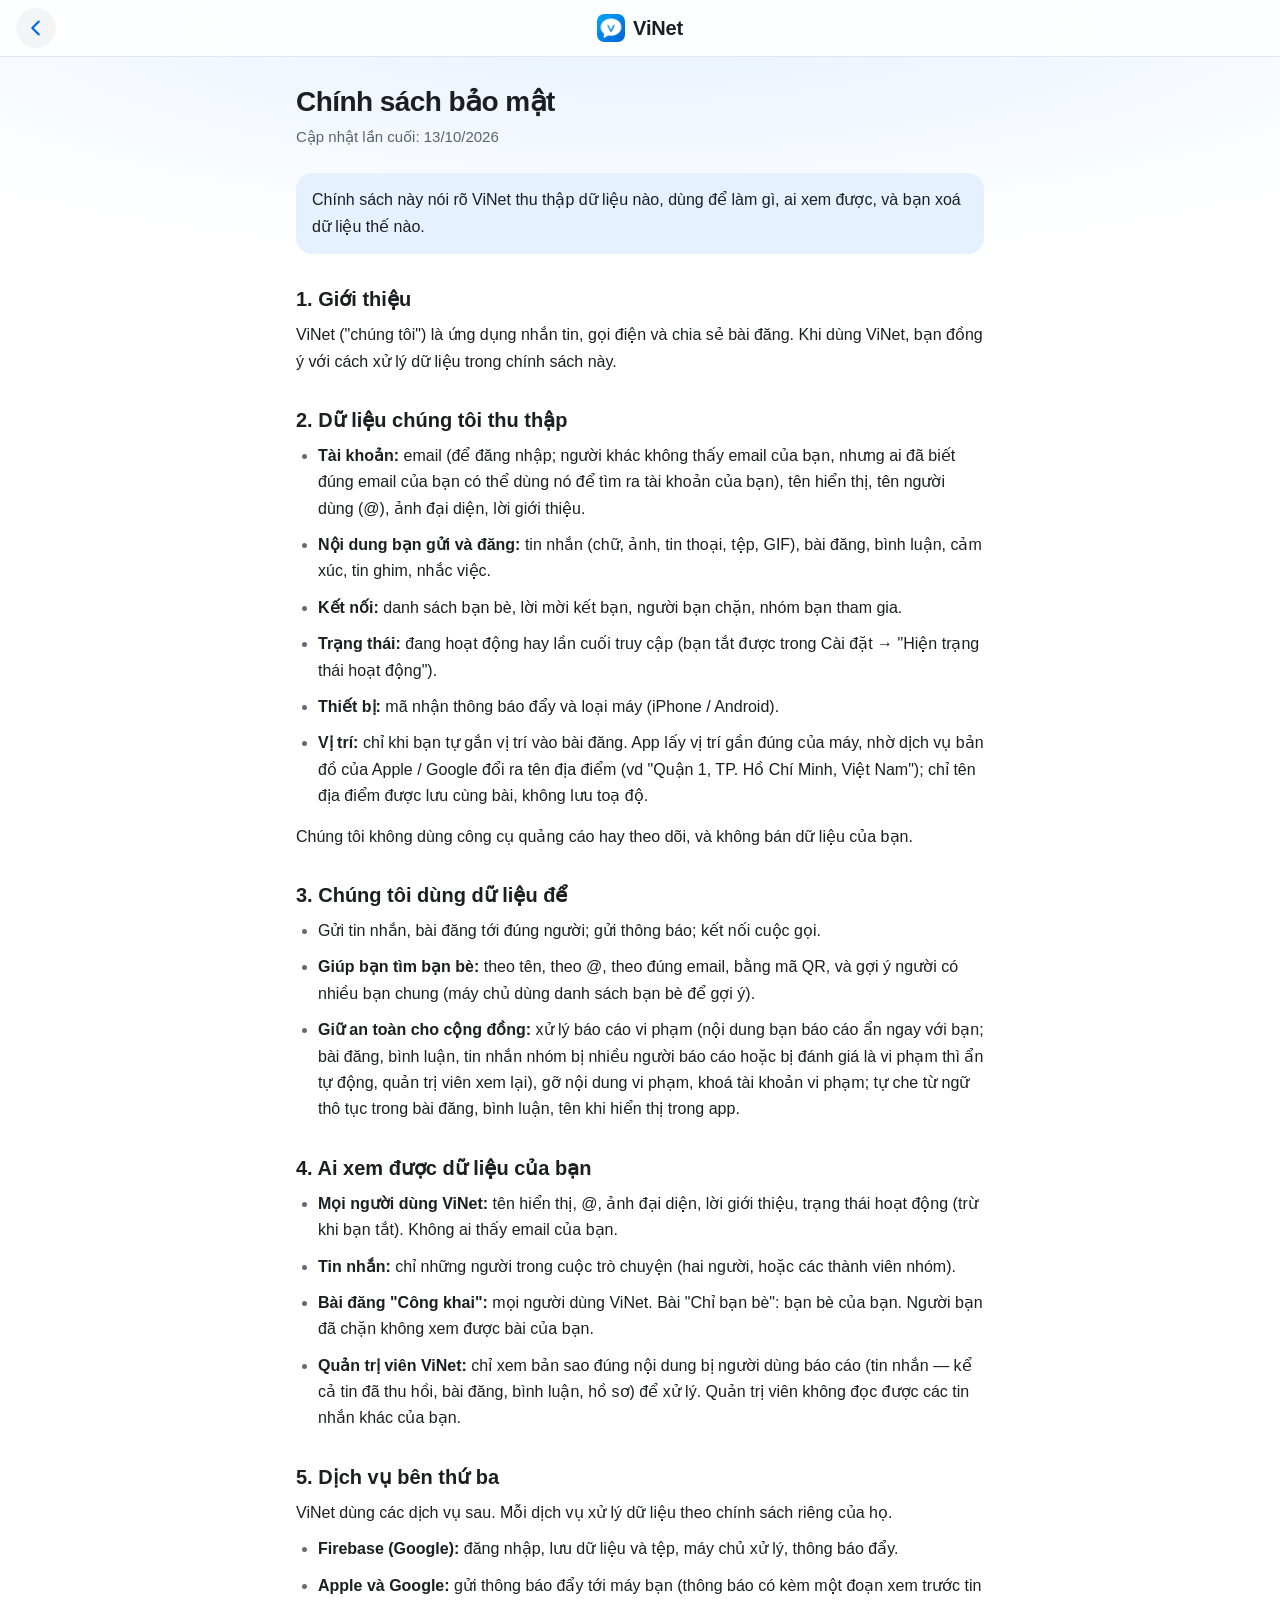
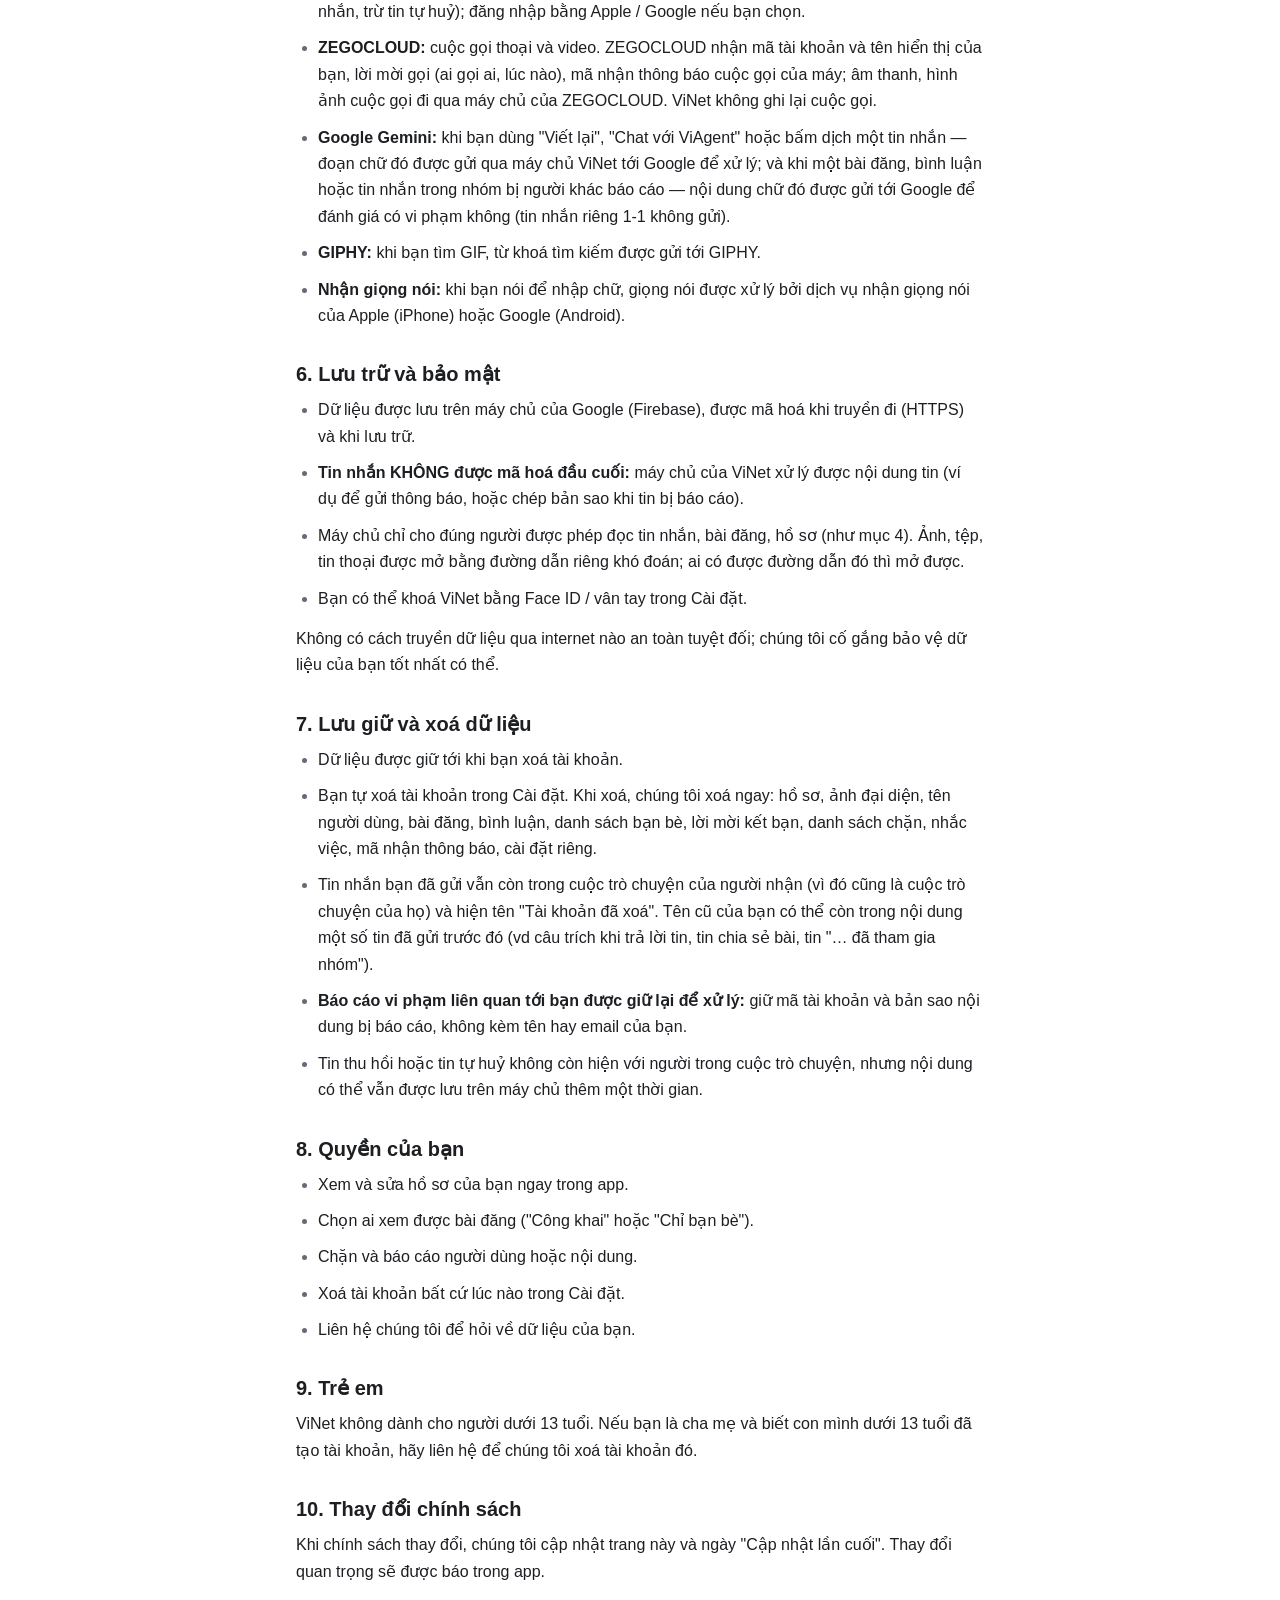
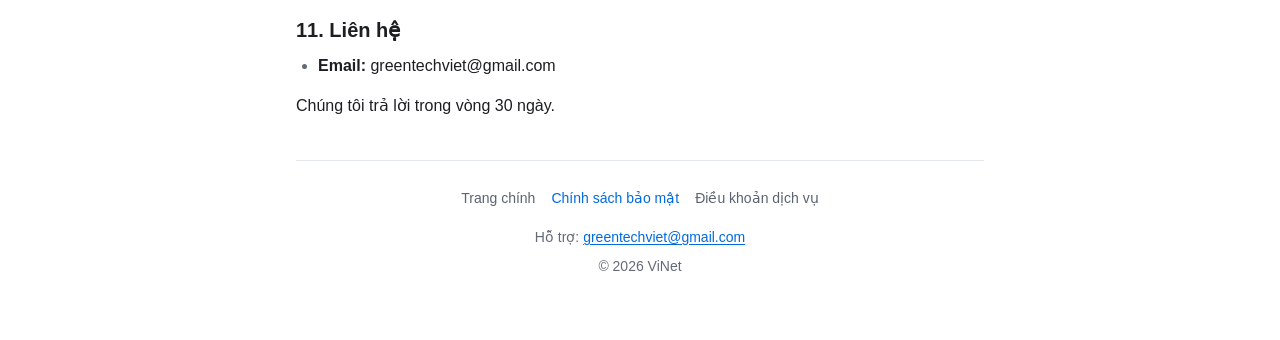
==== privacy-policy.html @ 3dea6f62 "Cập nhật trang web ViNet từ GreenMessageApp b61a493 Co-Authored-By: Claude Opus 5.5 <noreply@anthrop" ====
<!DOCTYPE html>
<html lang="vi">
<head>
    <meta charset="UTF-8">
    <meta name="viewport" content="width=device-width, initial-scale=1.0">
    <title>Chính sách bảo mật — ViNet</title>
    <meta name="color-scheme" content="light dark">
    <meta name="theme-color" content="#FFFFFF" media="(prefers-color-scheme: light)">
    <meta name="theme-color" content="#0F1115" media="(prefers-color-scheme: dark)">
    <link rel="icon" type="image/png" sizes="32x32" href="images/favicon-32.png">
    <link rel="apple-touch-icon" href="images/apple-touch-icon.png">
    <link rel="stylesheet" href="site.css">
</head>
<body>
    <header class="topbar">
        <a class="topbar-back" href="index.html" aria-label="Về trang chính"><svg viewBox="0 0 24 24" aria-hidden="true"><path d="M15 5l-7 7 7 7" fill="none" stroke="currentColor" stroke-width="2.4" stroke-linecap="round" stroke-linejoin="round"/></svg></a>
        <a class="topbar-title" href="index.html"><img src="images/logo-vinet.png" alt="" width="28" height="28">ViNet</a>
        <span></span>
    </header>
    <main class="container">
            <div class="header">
                <h1>Chính sách bảo mật</h1>
                <p class="date">Cập nhật lần cuối: 13/10/2026</p>
            </div>

            <!-- Nội dung GIỮ GIỐNG lib/content/privacy_policy_content.dart (trang trong app) -->
            <div class="highlight">
                Chính sách này nói rõ ViNet thu thập dữ liệu nào, dùng để làm gì, ai xem được, và bạn xoá dữ liệu thế nào.
            </div>

            <h2>1. Giới thiệu</h2>
            <p>ViNet ("chúng tôi") là ứng dụng nhắn tin, gọi điện và chia sẻ bài đăng. Khi dùng ViNet, bạn đồng ý với cách xử lý dữ liệu trong chính sách này.</p>

            <h2>2. Dữ liệu chúng tôi thu thập</h2>
            <ul>
                <li><strong>Tài khoản:</strong> email (để đăng nhập; người khác không thấy email của bạn, nhưng ai đã biết đúng email của bạn có thể dùng nó để tìm ra tài khoản của bạn), tên hiển thị, tên người dùng (@), ảnh đại diện, lời giới thiệu.</li>
                <li><strong>Nội dung bạn gửi và đăng:</strong> tin nhắn (chữ, ảnh, tin thoại, tệp, GIF), bài đăng, bình luận, cảm xúc, tin ghim, nhắc việc.</li>
                <li><strong>Kết nối:</strong> danh sách bạn bè, lời mời kết bạn, người bạn chặn, nhóm bạn tham gia.</li>
                <li><strong>Trạng thái:</strong> đang hoạt động hay lần cuối truy cập (bạn tắt được trong Cài đặt → "Hiện trạng thái hoạt động").</li>
                <li><strong>Thiết bị:</strong> mã nhận thông báo đẩy và loại máy (iPhone / Android).</li>
                <li><strong>Vị trí:</strong> chỉ khi bạn tự gắn vị trí vào bài đăng. App lấy vị trí gần đúng của máy, nhờ dịch vụ bản đồ của Apple / Google đổi ra tên địa điểm (vd "Quận 1, TP. Hồ Chí Minh, Việt Nam"); chỉ tên địa điểm được lưu cùng bài, không lưu toạ độ.</li>
            </ul>
            <p>Chúng tôi không dùng công cụ quảng cáo hay theo dõi, và không bán dữ liệu của bạn.</p>

            <h2>3. Chúng tôi dùng dữ liệu để</h2>
            <ul>
                <li>Gửi tin nhắn, bài đăng tới đúng người; gửi thông báo; kết nối cuộc gọi.</li>
                <li><strong>Giúp bạn tìm bạn bè:</strong> theo tên, theo @, theo đúng email, bằng mã QR, và gợi ý người có nhiều bạn chung (máy chủ dùng danh sách bạn bè để gợi ý).</li>
                <li><strong>Giữ an toàn cho cộng đồng:</strong> xử lý báo cáo vi phạm (nội dung bạn báo cáo ẩn ngay với bạn; bài đăng, bình luận, tin nhắn nhóm bị nhiều người báo cáo hoặc bị đánh giá là vi phạm thì ẩn tự động, quản trị viên xem lại), gỡ nội dung vi phạm, khoá tài khoản vi phạm; tự che từ ngữ thô tục trong bài đăng, bình luận, tên khi hiển thị trong app.</li>
            </ul>

            <h2>4. Ai xem được dữ liệu của bạn</h2>
            <ul>
                <li><strong>Mọi người dùng ViNet:</strong> tên hiển thị, @, ảnh đại diện, lời giới thiệu, trạng thái hoạt động (trừ khi bạn tắt). Không ai thấy email của bạn.</li>
                <li><strong>Tin nhắn:</strong> chỉ những người trong cuộc trò chuyện (hai người, hoặc các thành viên nhóm).</li>
                <li><strong>Bài đăng "Công khai":</strong> mọi người dùng ViNet. Bài "Chỉ bạn bè": bạn bè của bạn. Người bạn đã chặn không xem được bài của bạn.</li>
                <li><strong>Quản trị viên ViNet:</strong> chỉ xem bản sao đúng nội dung bị người dùng báo cáo (tin nhắn — kể cả tin đã thu hồi, bài đăng, bình luận, hồ sơ) để xử lý. Quản trị viên không đọc được các tin nhắn khác của bạn.</li>
            </ul>

            <h2>5. Dịch vụ bên thứ ba</h2>
            <p>ViNet dùng các dịch vụ sau. Mỗi dịch vụ xử lý dữ liệu theo chính sách riêng của họ.</p>
            <ul>
                <li><strong>Firebase (Google):</strong> đăng nhập, lưu dữ liệu và tệp, máy chủ xử lý, thông báo đẩy.</li>
                <li><strong>Apple và Google:</strong> gửi thông báo đẩy tới máy bạn (thông báo có kèm một đoạn xem trước tin nhắn, trừ tin tự huỷ); đăng nhập bằng Apple / Google nếu bạn chọn.</li>
                <li><strong>ZEGOCLOUD:</strong> cuộc gọi thoại và video. ZEGOCLOUD nhận mã tài khoản và tên hiển thị của bạn, lời mời gọi (ai gọi ai, lúc nào), mã nhận thông báo cuộc gọi của máy; âm thanh, hình ảnh cuộc gọi đi qua máy chủ của ZEGOCLOUD. ViNet không ghi lại cuộc gọi.</li>
                <li><strong>Google Gemini:</strong> khi bạn dùng "Viết lại", "Chat với ViAgent" hoặc bấm dịch một tin nhắn — đoạn chữ đó được gửi qua máy chủ ViNet tới Google để xử lý; và khi một bài đăng, bình luận hoặc tin nhắn trong nhóm bị người khác báo cáo — nội dung chữ đó được gửi tới Google để đánh giá có vi phạm không (tin nhắn riêng 1-1 không gửi).</li>
                <li><strong>GIPHY:</strong> khi bạn tìm GIF, từ khoá tìm kiếm được gửi tới GIPHY.</li>
                <li><strong>Nhận giọng nói:</strong> khi bạn nói để nhập chữ, giọng nói được xử lý bởi dịch vụ nhận giọng nói của Apple (iPhone) hoặc Google (Android).</li>
            </ul>

            <h2>6. Lưu trữ và bảo mật</h2>
            <ul>
                <li>Dữ liệu được lưu trên máy chủ của Google (Firebase), được mã hoá khi truyền đi (HTTPS) và khi lưu trữ.</li>
                <li><strong>Tin nhắn KHÔNG được mã hoá đầu cuối:</strong> máy chủ của ViNet xử lý được nội dung tin (ví dụ để gửi thông báo, hoặc chép bản sao khi tin bị báo cáo).</li>
                <li>Máy chủ chỉ cho đúng người được phép đọc tin nhắn, bài đăng, hồ sơ (như mục 4). Ảnh, tệp, tin thoại được mở bằng đường dẫn riêng khó đoán; ai có được đường dẫn đó thì mở được.</li>
                <li>Bạn có thể khoá ViNet bằng Face ID / vân tay trong Cài đặt.</li>
            </ul>
            <p>Không có cách truyền dữ liệu qua internet nào an toàn tuyệt đối; chúng tôi cố gắng bảo vệ dữ liệu của bạn tốt nhất có thể.</p>

            <h2>7. Lưu giữ và xoá dữ liệu</h2>
            <ul>
                <li>Dữ liệu được giữ tới khi bạn xoá tài khoản.</li>
                <li>Bạn tự xoá tài khoản trong Cài đặt. Khi xoá, chúng tôi xoá ngay: hồ sơ, ảnh đại diện, tên người dùng, bài đăng, bình luận, danh sách bạn bè, lời mời kết bạn, danh sách chặn, nhắc việc, mã nhận thông báo, cài đặt riêng.</li>
                <li>Tin nhắn bạn đã gửi vẫn còn trong cuộc trò chuyện của người nhận (vì đó cũng là cuộc trò chuyện của họ) và hiện tên "Tài khoản đã xoá". Tên cũ của bạn có thể còn trong nội dung một số tin đã gửi trước đó (vd câu trích khi trả lời tin, tin chia sẻ bài, tin "… đã tham gia nhóm").</li>
                <li><strong>Báo cáo vi phạm liên quan tới bạn được giữ lại để xử lý:</strong> giữ mã tài khoản và bản sao nội dung bị báo cáo, không kèm tên hay email của bạn.</li>
                <li>Tin thu hồi hoặc tin tự huỷ không còn hiện với người trong cuộc trò chuyện, nhưng nội dung có thể vẫn được lưu trên máy chủ thêm một thời gian.</li>
            </ul>

            <h2>8. Quyền của bạn</h2>
            <ul>
                <li>Xem và sửa hồ sơ của bạn ngay trong app.</li>
                <li>Chọn ai xem được bài đăng ("Công khai" hoặc "Chỉ bạn bè").</li>
                <li>Chặn và báo cáo người dùng hoặc nội dung.</li>
                <li>Xoá tài khoản bất cứ lúc nào trong Cài đặt.</li>
                <li>Liên hệ chúng tôi để hỏi về dữ liệu của bạn.</li>
            </ul>

            <h2>9. Trẻ em</h2>
            <p>ViNet không dành cho người dưới 13 tuổi. Nếu bạn là cha mẹ và biết con mình dưới 13 tuổi đã tạo tài khoản, hãy liên hệ để chúng tôi xoá tài khoản đó.</p>

            <h2>10. Thay đổi chính sách</h2>
            <p>Khi chính sách thay đổi, chúng tôi cập nhật trang này và ngày "Cập nhật lần cuối". Thay đổi quan trọng sẽ được báo trong app.</p>

            <h2>11. Liên hệ</h2>
            <ul>
                <li><strong>Email:</strong> greentechviet@gmail.com</li>
            </ul>
            <p>Chúng tôi trả lời trong vòng 30 ngày.</p>

            <div class="footer">
                <nav aria-label="Liên kết"><a href="index.html">Trang chính</a><a href="privacy-policy.html" aria-current="page">Chính sách bảo mật</a><a href="terms-of-service.html">Điều khoản dịch vụ</a></nav>
                <p>Hỗ trợ: <a href="mailto:greentechviet@gmail.com">greentechviet@gmail.com</a></p>
                <p>© 2026 ViNet</p>
            </div>
    </main>
</body>
</html>
---- site.css ----
/* Trang web ViNet — cùng bộ màu, cỡ chữ, bo góc với app (lib/themes/app_tokens.dart).
   Sáng / tối theo máy người xem, giống app chọn "Theo máy". */
:root {
  color-scheme: light dark;
  --brand-start: #00A6FF; --brand-end: #0062D6;
  --accent: #006AE0; --on-accent: #FFFFFF; --link: #006AE0; --accent-soft: #E6F1FF; --hero-glow: #E6F1FF;
  --bg: #FFFFFF; --surface: #F2F4F7; --raised: #FFFFFF; --border: #D5DAE1; --divider: #E3E6EB;
  --text: #1C1E21; --text-2: #5B6270; --text-3: #646B77;
  --warning: #B54708; --warning-soft: #FFF4E5;
  --radius-md: 12px; --radius-lg: 16px; --control: 52px;
}
@media (prefers-color-scheme: dark) {
  :root {
    --link: #4DA3FF; --accent-soft: #13253F; --hero-glow: #13253F;
    --bg: #0F1115; --surface: #1C1F24; --raised: #1C1F24; --border: #2E333B; --divider: #2E333B;
    --text: #E8EAED; --text-2: #A0A6B0; --text-3: #8A919C;
    --warning: #FDB022; --warning-soft: #33280F;
  }
}

* { margin: 0; padding: 0; box-sizing: border-box; }
html { -webkit-text-size-adjust: 100%; }
body {
  font-family: -apple-system, BlinkMacSystemFont, "SF Pro Text", "Segoe UI", Roboto, "Helvetica Neue", Arial, sans-serif;
  font-size: 16px; line-height: 1.65; color: var(--text); min-height: 100vh;
  /* Quầng xanh mờ ở đầu trang như màn đăng nhập của app */
  background: radial-gradient(110% 380px at 50% 0, var(--hero-glow) 0, var(--bg) 70%) no-repeat, var(--bg);
}
a { color: var(--link); text-underline-offset: 2px; }
a:focus-visible { outline: 2px solid var(--link); outline-offset: 2px; border-radius: 6px; }

/* Thanh trên cùng — như thanh tiêu đề trong app: nút quay lại tròn bên trái, logo + ViNet ở giữa */
.topbar {
  position: sticky; top: 0; z-index: 10;
  display: grid; grid-template-columns: 44px 1fr 44px; align-items: center;
  padding: 8px 16px; padding-top: max(8px, env(safe-area-inset-top));
  background: color-mix(in srgb, var(--bg) 88%, transparent);
  -webkit-backdrop-filter: saturate(160%) blur(12px); backdrop-filter: saturate(160%) blur(12px);
  border-bottom: 1px solid var(--divider);
}
.topbar-back {
  width: 40px; height: 40px; border-radius: 999px; background: var(--surface); color: var(--link);
  display: grid; place-items: center; text-decoration: none;
}
.topbar-back svg { width: 22px; height: 22px; }
.topbar-title {
  justify-self: center; display: inline-flex; align-items: center; gap: 8px;
  font-size: 20px; font-weight: 700; color: var(--text); text-decoration: none; letter-spacing: -0.01em;
}
.topbar-title img { width: 28px; height: 28px; border-radius: 7px; }

/* Trang nội dung (chính sách, điều khoản) */
.container { max-width: 720px; margin: 0 auto; padding: 28px 16px 56px; }
.header { margin-bottom: 24px; }
h1 { font-size: 28px; line-height: 1.2; font-weight: 700; letter-spacing: -0.02em; margin-bottom: 6px; }
.date { color: var(--text-2); font-size: 15px; }
h2 { font-size: 20px; line-height: 1.3; font-weight: 600; margin: 32px 0 10px; }
p, li { margin-bottom: 10px; }
li::marker { color: var(--text-3); }
strong { font-weight: 600; }
ul { margin: 0 0 14px 22px; }
.highlight, .warning { padding: 14px 16px; border-radius: var(--radius-lg); margin: 20px 0; }
.highlight { background: var(--accent-soft); }
.warning { background: var(--warning-soft); border-left: 4px solid var(--warning); }

/* Chân trang chung */
.footer { margin-top: 40px; padding-top: 20px; border-top: 1px solid var(--divider); color: var(--text-3); font-size: 14px; text-align: center; }
.footer p { margin-bottom: 6px; color: var(--text-3); }
.footer nav { display: flex; flex-wrap: wrap; justify-content: center; gap: 4px 16px; margin-bottom: 10px; }
.footer nav a { color: var(--text-2); text-decoration: none; font-weight: 500; padding: 6px 0; }
.footer nav a:hover, .footer nav a[aria-current="page"] { color: var(--link); }

/* Trang chính — như màn đăng nhập của app */
.home { max-width: 440px; margin: 0 auto; padding: 64px 16px 40px; text-align: center; }
.home .logo { width: 104px; height: 104px; margin: 0 auto 20px; border-radius: 24px; box-shadow: 0 8px 22px rgba(0, 98, 214, .28); }
.home .logo img { width: 100%; height: 100%; display: block; border-radius: 24px; }
.home h1 { font-size: 34px; margin-bottom: 6px; }
.tagline { color: var(--text-2); font-size: 17px; margin: 0 0 32px; }
.btn {
  display: flex; align-items: center; justify-content: center; gap: 8px;
  min-height: var(--control); padding: 12px 20px; border-radius: var(--radius-md);
  font-size: 16px; font-weight: 600; text-decoration: none; margin-bottom: 12px;
}
.btn-primary { background: var(--accent); color: var(--on-accent); box-shadow: 0 6px 16px rgba(0, 106, 224, .25); }
.btn-primary[aria-disabled="true"] { opacity: .5; cursor: default; pointer-events: none; box-shadow: none; }
.btn-secondary { background: var(--surface); color: var(--text); }
.btn-secondary:hover { background: var(--divider); }
.btn svg { width: 20px; height: 20px; flex: none; }
.note { color: var(--text-3); font-size: 14px; margin: -2px 0 24px; }
.or { display: flex; align-items: center; gap: 14px; color: var(--text-3); font-size: 13px; margin: 8px 0 20px; }
.or::before, .or::after { content: ""; flex: 1; height: 1px; background: var(--divider); }
@media (prefers-color-scheme: dark) { .btn-primary { box-shadow: none; } .home .logo { box-shadow: 0 8px 22px rgba(0, 0, 0, .4); } }
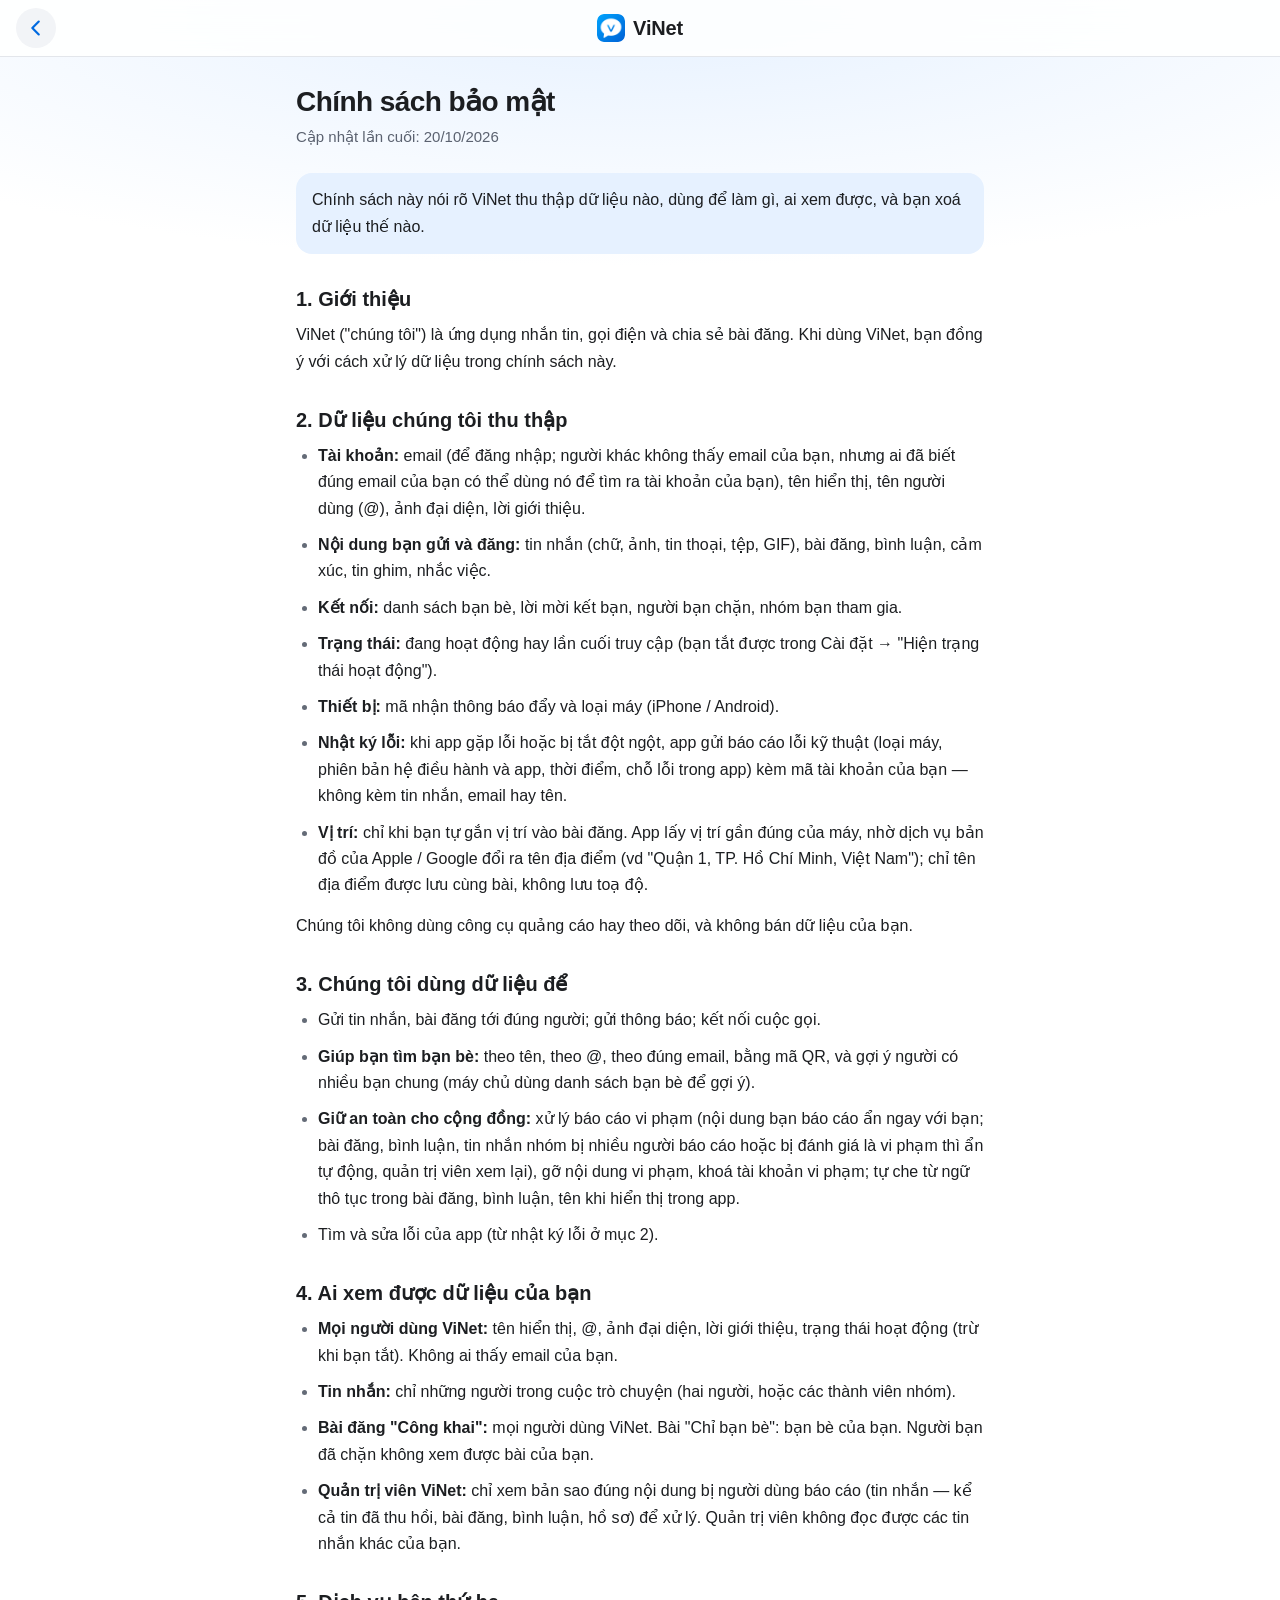
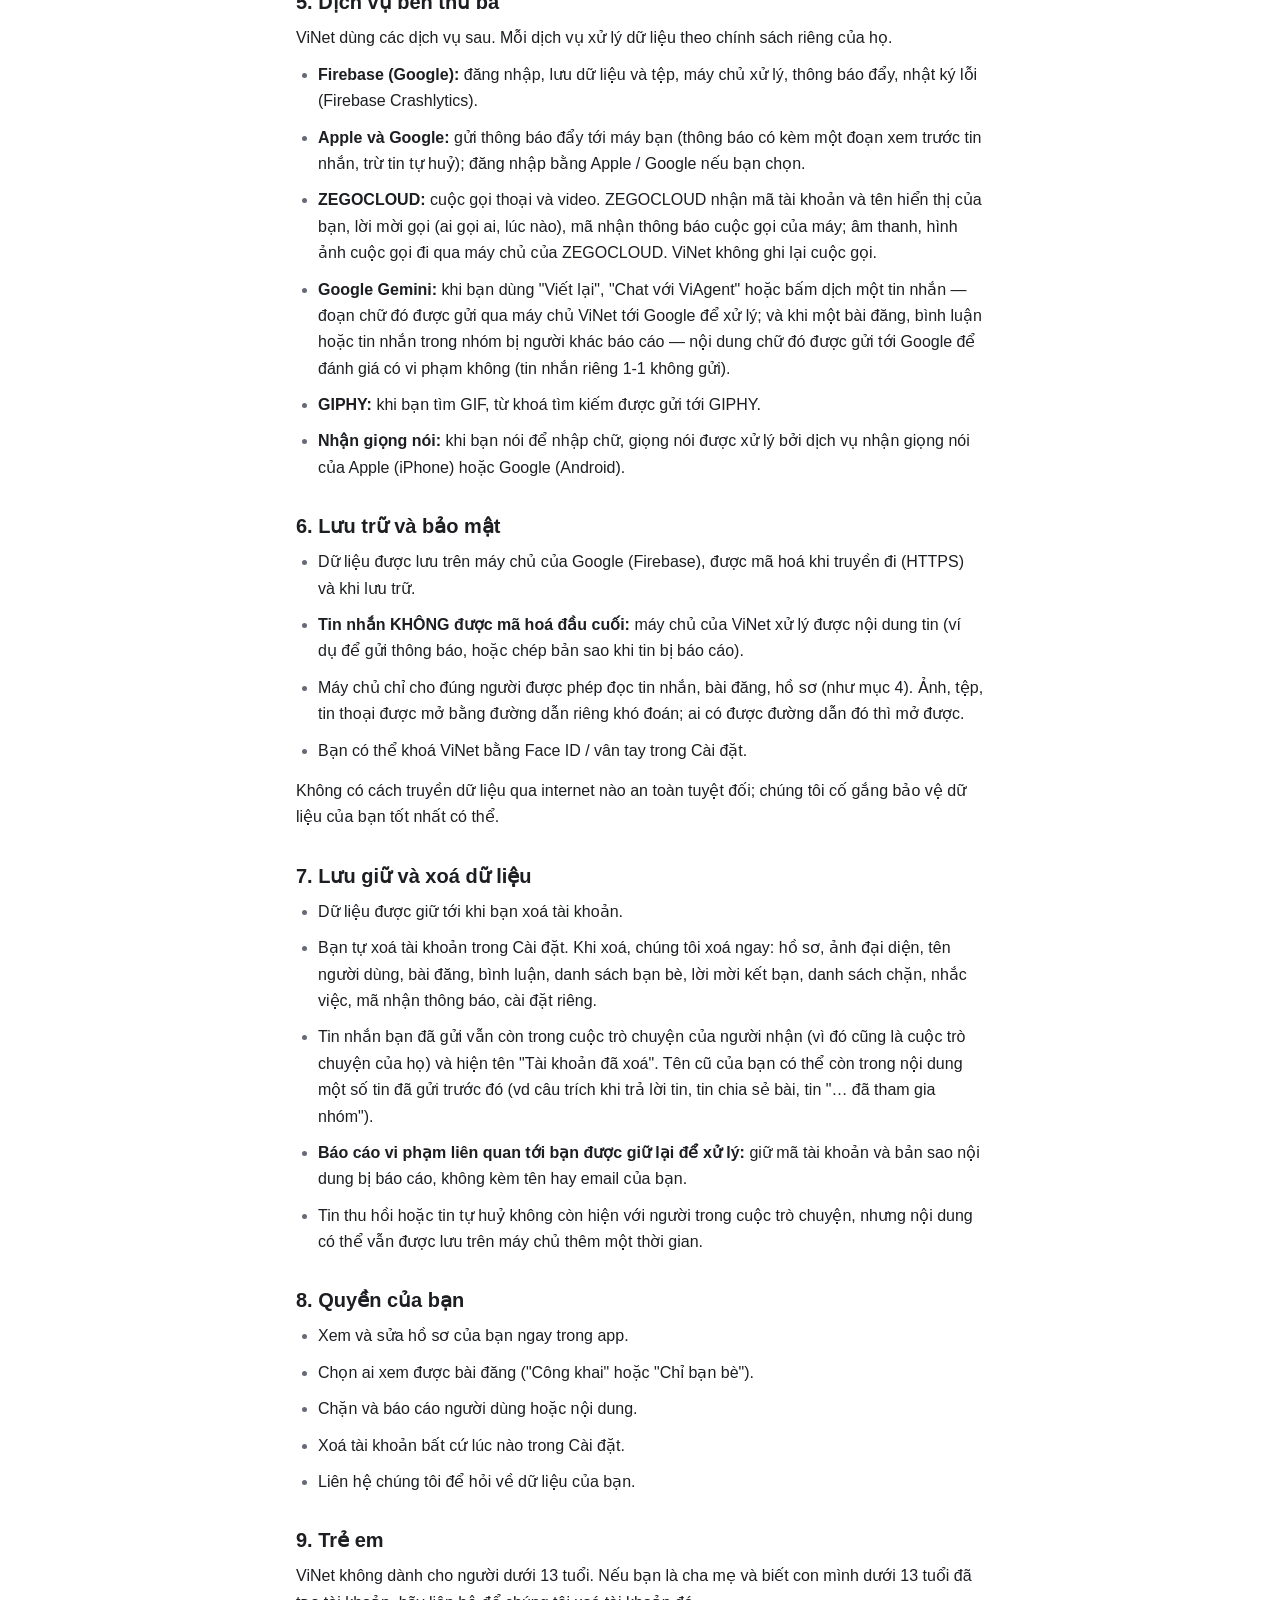
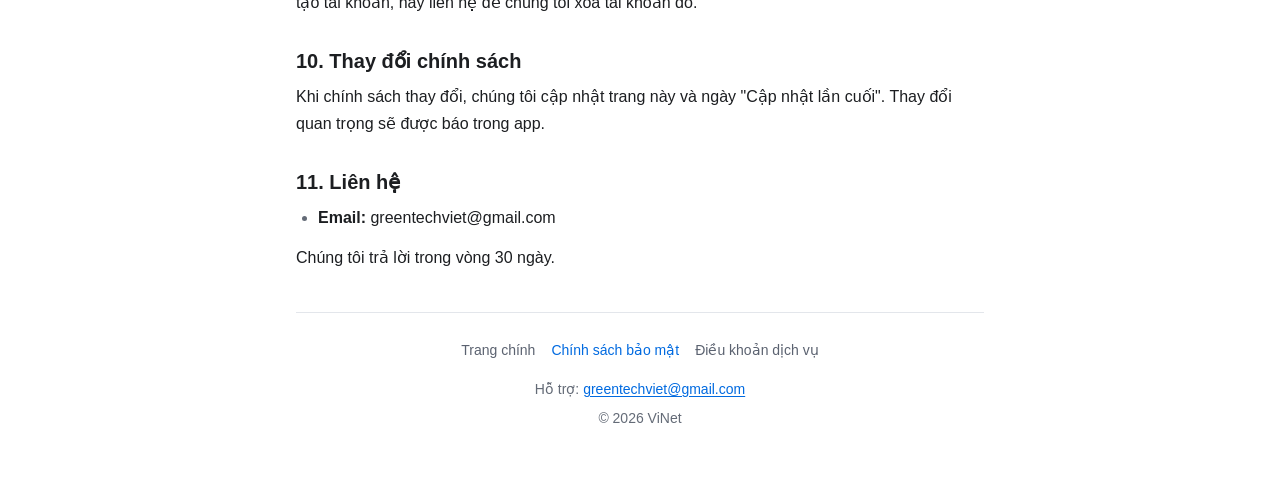
==== commit 5cc3dff3: "Cập nhật trang web ViNet từ GreenMessageApp 928621b Co-Authored-By: Claude Opus 5.5 <noreply@anthrop" ====
--- a/privacy-policy.html
+++ b/privacy-policy.html
@@ -20,7 +20,7 @@
     <main class="container">
             <div class="header">
                 <h1>Chính sách bảo mật</h1>
-                <p class="date">Cập nhật lần cuối: 13/10/2026</p>
+                <p class="date">Cập nhật lần cuối: 20/10/2026</p>
             </div>
 
             <!-- Nội dung GIỮ GIỐNG lib/content/privacy_policy_content.dart (trang trong app) -->
@@ -38,6 +38,7 @@
                 <li><strong>Kết nối:</strong> danh sách bạn bè, lời mời kết bạn, người bạn chặn, nhóm bạn tham gia.</li>
                 <li><strong>Trạng thái:</strong> đang hoạt động hay lần cuối truy cập (bạn tắt được trong Cài đặt → "Hiện trạng thái hoạt động").</li>
                 <li><strong>Thiết bị:</strong> mã nhận thông báo đẩy và loại máy (iPhone / Android).</li>
+                <li><strong>Nhật ký lỗi:</strong> khi app gặp lỗi hoặc bị tắt đột ngột, app gửi báo cáo lỗi kỹ thuật (loại máy, phiên bản hệ điều hành và app, thời điểm, chỗ lỗi trong app) kèm mã tài khoản của bạn — không kèm tin nhắn, email hay tên.</li>
                 <li><strong>Vị trí:</strong> chỉ khi bạn tự gắn vị trí vào bài đăng. App lấy vị trí gần đúng của máy, nhờ dịch vụ bản đồ của Apple / Google đổi ra tên địa điểm (vd "Quận 1, TP. Hồ Chí Minh, Việt Nam"); chỉ tên địa điểm được lưu cùng bài, không lưu toạ độ.</li>
             </ul>
             <p>Chúng tôi không dùng công cụ quảng cáo hay theo dõi, và không bán dữ liệu của bạn.</p>
@@ -47,6 +48,7 @@
                 <li>Gửi tin nhắn, bài đăng tới đúng người; gửi thông báo; kết nối cuộc gọi.</li>
                 <li><strong>Giúp bạn tìm bạn bè:</strong> theo tên, theo @, theo đúng email, bằng mã QR, và gợi ý người có nhiều bạn chung (máy chủ dùng danh sách bạn bè để gợi ý).</li>
                 <li><strong>Giữ an toàn cho cộng đồng:</strong> xử lý báo cáo vi phạm (nội dung bạn báo cáo ẩn ngay với bạn; bài đăng, bình luận, tin nhắn nhóm bị nhiều người báo cáo hoặc bị đánh giá là vi phạm thì ẩn tự động, quản trị viên xem lại), gỡ nội dung vi phạm, khoá tài khoản vi phạm; tự che từ ngữ thô tục trong bài đăng, bình luận, tên khi hiển thị trong app.</li>
+                <li>Tìm và sửa lỗi của app (từ nhật ký lỗi ở mục 2).</li>
             </ul>
 
             <h2>4. Ai xem được dữ liệu của bạn</h2>
@@ -60,7 +62,7 @@
             <h2>5. Dịch vụ bên thứ ba</h2>
             <p>ViNet dùng các dịch vụ sau. Mỗi dịch vụ xử lý dữ liệu theo chính sách riêng của họ.</p>
             <ul>
-                <li><strong>Firebase (Google):</strong> đăng nhập, lưu dữ liệu và tệp, máy chủ xử lý, thông báo đẩy.</li>
+                <li><strong>Firebase (Google):</strong> đăng nhập, lưu dữ liệu và tệp, máy chủ xử lý, thông báo đẩy, nhật ký lỗi (Firebase Crashlytics).</li>
                 <li><strong>Apple và Google:</strong> gửi thông báo đẩy tới máy bạn (thông báo có kèm một đoạn xem trước tin nhắn, trừ tin tự huỷ); đăng nhập bằng Apple / Google nếu bạn chọn.</li>
                 <li><strong>ZEGOCLOUD:</strong> cuộc gọi thoại và video. ZEGOCLOUD nhận mã tài khoản và tên hiển thị của bạn, lời mời gọi (ai gọi ai, lúc nào), mã nhận thông báo cuộc gọi của máy; âm thanh, hình ảnh cuộc gọi đi qua máy chủ của ZEGOCLOUD. ViNet không ghi lại cuộc gọi.</li>
                 <li><strong>Google Gemini:</strong> khi bạn dùng "Viết lại", "Chat với ViAgent" hoặc bấm dịch một tin nhắn — đoạn chữ đó được gửi qua máy chủ ViNet tới Google để xử lý; và khi một bài đăng, bình luận hoặc tin nhắn trong nhóm bị người khác báo cáo — nội dung chữ đó được gửi tới Google để đánh giá có vi phạm không (tin nhắn riêng 1-1 không gửi).</li>
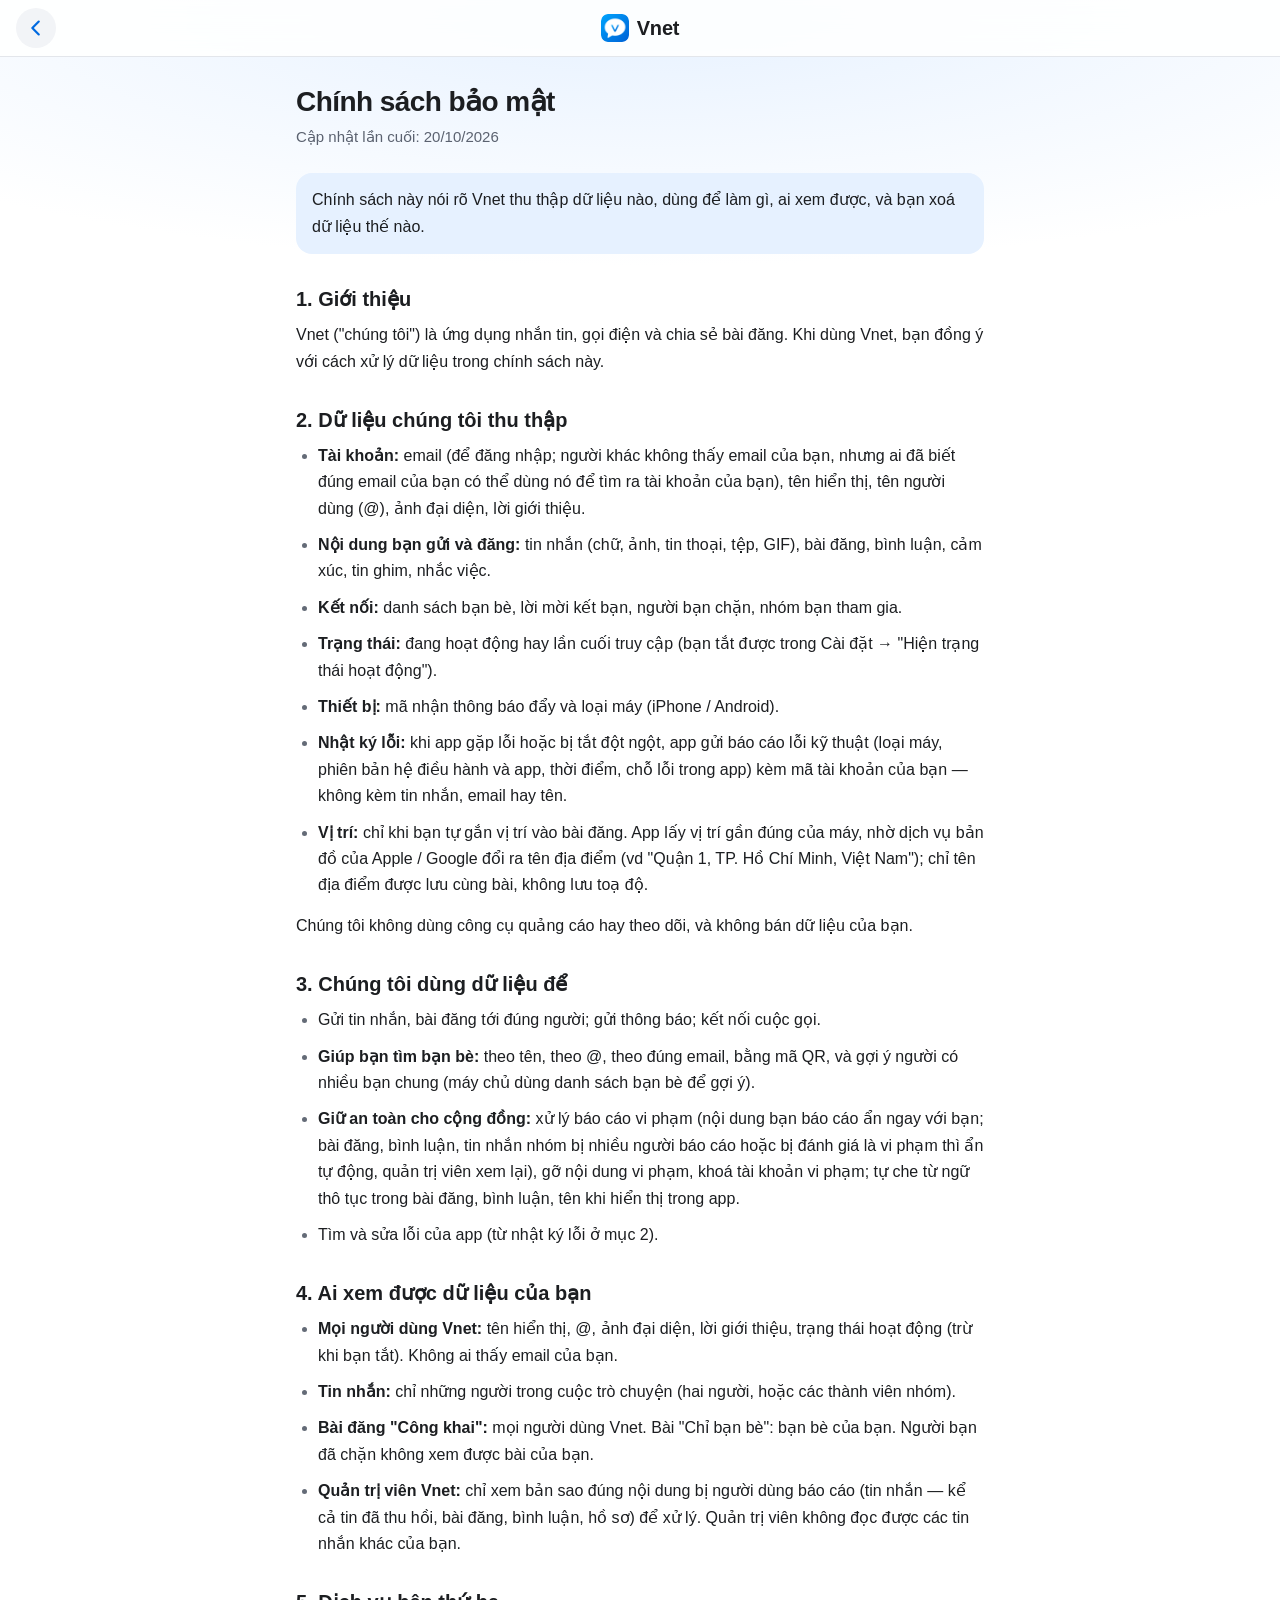
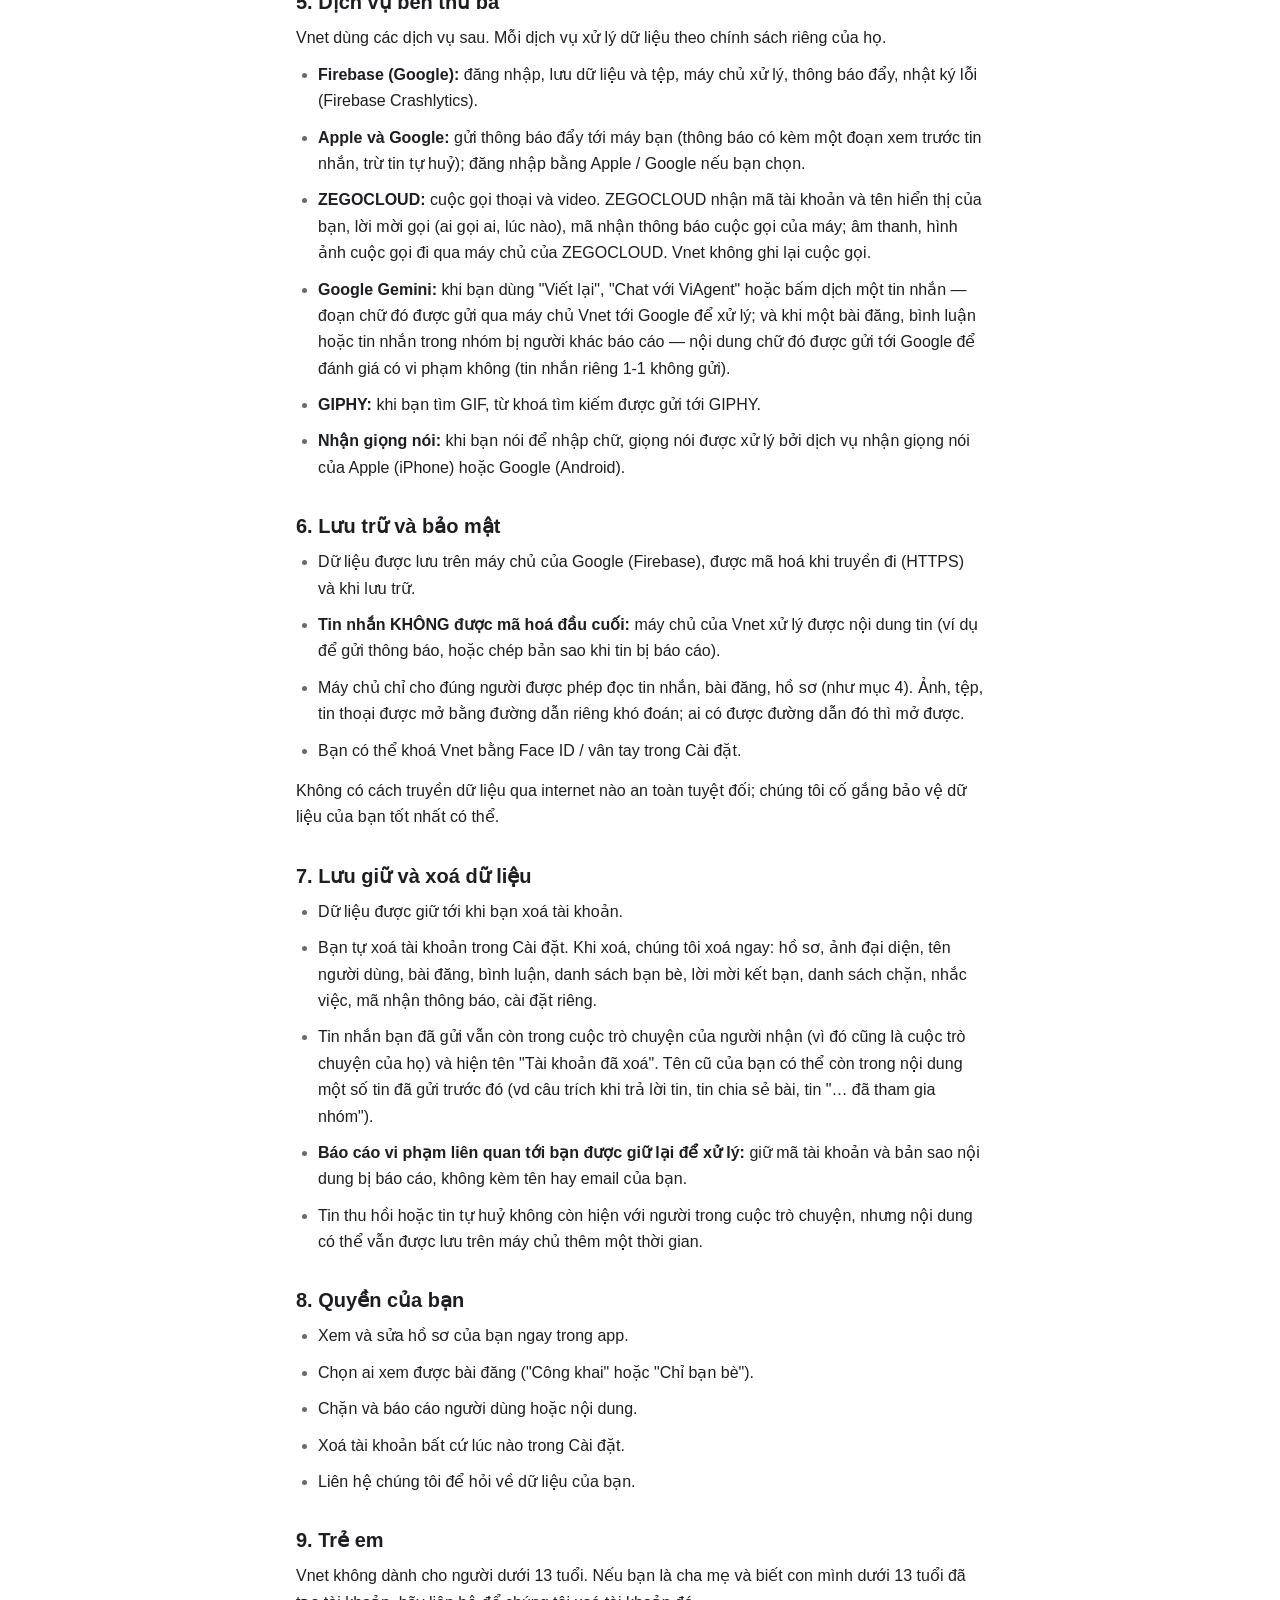
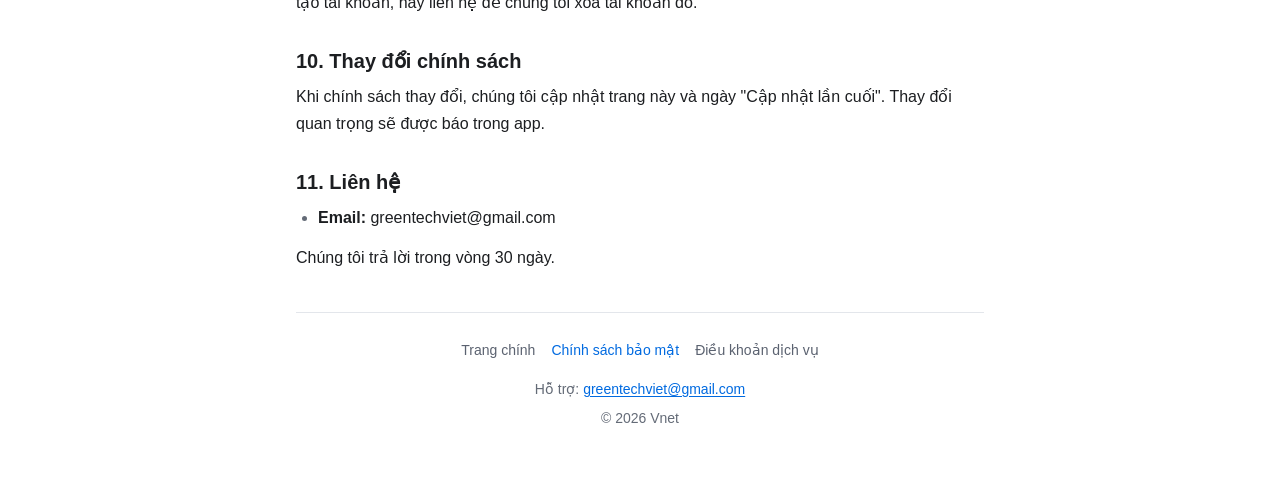
==== commit 1581ec00: "Cập nhật trang web ViNet từ GreenMessageApp b4c770b Co-Authored-By: Claude Opus 5.5 <noreply@anthrop" ====
--- a/privacy-policy.html
+++ b/privacy-policy.html
@@ -3,7 +3,7 @@
 <head>
     <meta charset="UTF-8">
     <meta name="viewport" content="width=device-width, initial-scale=1.0">
-    <title>Chính sách bảo mật — ViNet</title>
+    <title>Chính sách bảo mật — Vnet</title>
     <meta name="color-scheme" content="light dark">
     <meta name="theme-color" content="#FFFFFF" media="(prefers-color-scheme: light)">
     <meta name="theme-color" content="#0F1115" media="(prefers-color-scheme: dark)">
@@ -14,7 +14,7 @@
 <body>
     <header class="topbar">
         <a class="topbar-back" href="index.html" aria-label="Về trang chính"><svg viewBox="0 0 24 24" aria-hidden="true"><path d="M15 5l-7 7 7 7" fill="none" stroke="currentColor" stroke-width="2.4" stroke-linecap="round" stroke-linejoin="round"/></svg></a>
-        <a class="topbar-title" href="index.html"><img src="images/logo-vinet.png" alt="" width="28" height="28">ViNet</a>
+        <a class="topbar-title" href="index.html"><img src="images/logo-vinet.png" alt="" width="28" height="28">Vnet</a>
         <span></span>
     </header>
     <main class="container">
@@ -25,11 +25,11 @@
 
             <!-- Nội dung GIỮ GIỐNG lib/content/privacy_policy_content.dart (trang trong app) -->
             <div class="highlight">
-                Chính sách này nói rõ ViNet thu thập dữ liệu nào, dùng để làm gì, ai xem được, và bạn xoá dữ liệu thế nào.
+                Chính sách này nói rõ Vnet thu thập dữ liệu nào, dùng để làm gì, ai xem được, và bạn xoá dữ liệu thế nào.
             </div>
 
             <h2>1. Giới thiệu</h2>
-            <p>ViNet ("chúng tôi") là ứng dụng nhắn tin, gọi điện và chia sẻ bài đăng. Khi dùng ViNet, bạn đồng ý với cách xử lý dữ liệu trong chính sách này.</p>
+            <p>Vnet ("chúng tôi") là ứng dụng nhắn tin, gọi điện và chia sẻ bài đăng. Khi dùng Vnet, bạn đồng ý với cách xử lý dữ liệu trong chính sách này.</p>
 
             <h2>2. Dữ liệu chúng tôi thu thập</h2>
             <ul>
@@ -53,19 +53,19 @@
 
             <h2>4. Ai xem được dữ liệu của bạn</h2>
             <ul>
-                <li><strong>Mọi người dùng ViNet:</strong> tên hiển thị, @, ảnh đại diện, lời giới thiệu, trạng thái hoạt động (trừ khi bạn tắt). Không ai thấy email của bạn.</li>
+                <li><strong>Mọi người dùng Vnet:</strong> tên hiển thị, @, ảnh đại diện, lời giới thiệu, trạng thái hoạt động (trừ khi bạn tắt). Không ai thấy email của bạn.</li>
                 <li><strong>Tin nhắn:</strong> chỉ những người trong cuộc trò chuyện (hai người, hoặc các thành viên nhóm).</li>
-                <li><strong>Bài đăng "Công khai":</strong> mọi người dùng ViNet. Bài "Chỉ bạn bè": bạn bè của bạn. Người bạn đã chặn không xem được bài của bạn.</li>
-                <li><strong>Quản trị viên ViNet:</strong> chỉ xem bản sao đúng nội dung bị người dùng báo cáo (tin nhắn — kể cả tin đã thu hồi, bài đăng, bình luận, hồ sơ) để xử lý. Quản trị viên không đọc được các tin nhắn khác của bạn.</li>
+                <li><strong>Bài đăng "Công khai":</strong> mọi người dùng Vnet. Bài "Chỉ bạn bè": bạn bè của bạn. Người bạn đã chặn không xem được bài của bạn.</li>
+                <li><strong>Quản trị viên Vnet:</strong> chỉ xem bản sao đúng nội dung bị người dùng báo cáo (tin nhắn — kể cả tin đã thu hồi, bài đăng, bình luận, hồ sơ) để xử lý. Quản trị viên không đọc được các tin nhắn khác của bạn.</li>
             </ul>
 
             <h2>5. Dịch vụ bên thứ ba</h2>
-            <p>ViNet dùng các dịch vụ sau. Mỗi dịch vụ xử lý dữ liệu theo chính sách riêng của họ.</p>
+            <p>Vnet dùng các dịch vụ sau. Mỗi dịch vụ xử lý dữ liệu theo chính sách riêng của họ.</p>
             <ul>
                 <li><strong>Firebase (Google):</strong> đăng nhập, lưu dữ liệu và tệp, máy chủ xử lý, thông báo đẩy, nhật ký lỗi (Firebase Crashlytics).</li>
                 <li><strong>Apple và Google:</strong> gửi thông báo đẩy tới máy bạn (thông báo có kèm một đoạn xem trước tin nhắn, trừ tin tự huỷ); đăng nhập bằng Apple / Google nếu bạn chọn.</li>
-                <li><strong>ZEGOCLOUD:</strong> cuộc gọi thoại và video. ZEGOCLOUD nhận mã tài khoản và tên hiển thị của bạn, lời mời gọi (ai gọi ai, lúc nào), mã nhận thông báo cuộc gọi của máy; âm thanh, hình ảnh cuộc gọi đi qua máy chủ của ZEGOCLOUD. ViNet không ghi lại cuộc gọi.</li>
-                <li><strong>Google Gemini:</strong> khi bạn dùng "Viết lại", "Chat với ViAgent" hoặc bấm dịch một tin nhắn — đoạn chữ đó được gửi qua máy chủ ViNet tới Google để xử lý; và khi một bài đăng, bình luận hoặc tin nhắn trong nhóm bị người khác báo cáo — nội dung chữ đó được gửi tới Google để đánh giá có vi phạm không (tin nhắn riêng 1-1 không gửi).</li>
+                <li><strong>ZEGOCLOUD:</strong> cuộc gọi thoại và video. ZEGOCLOUD nhận mã tài khoản và tên hiển thị của bạn, lời mời gọi (ai gọi ai, lúc nào), mã nhận thông báo cuộc gọi của máy; âm thanh, hình ảnh cuộc gọi đi qua máy chủ của ZEGOCLOUD. Vnet không ghi lại cuộc gọi.</li>
+                <li><strong>Google Gemini:</strong> khi bạn dùng "Viết lại", "Chat với ViAgent" hoặc bấm dịch một tin nhắn — đoạn chữ đó được gửi qua máy chủ Vnet tới Google để xử lý; và khi một bài đăng, bình luận hoặc tin nhắn trong nhóm bị người khác báo cáo — nội dung chữ đó được gửi tới Google để đánh giá có vi phạm không (tin nhắn riêng 1-1 không gửi).</li>
                 <li><strong>GIPHY:</strong> khi bạn tìm GIF, từ khoá tìm kiếm được gửi tới GIPHY.</li>
                 <li><strong>Nhận giọng nói:</strong> khi bạn nói để nhập chữ, giọng nói được xử lý bởi dịch vụ nhận giọng nói của Apple (iPhone) hoặc Google (Android).</li>
             </ul>
@@ -73,9 +73,9 @@
             <h2>6. Lưu trữ và bảo mật</h2>
             <ul>
                 <li>Dữ liệu được lưu trên máy chủ của Google (Firebase), được mã hoá khi truyền đi (HTTPS) và khi lưu trữ.</li>
-                <li><strong>Tin nhắn KHÔNG được mã hoá đầu cuối:</strong> máy chủ của ViNet xử lý được nội dung tin (ví dụ để gửi thông báo, hoặc chép bản sao khi tin bị báo cáo).</li>
+                <li><strong>Tin nhắn KHÔNG được mã hoá đầu cuối:</strong> máy chủ của Vnet xử lý được nội dung tin (ví dụ để gửi thông báo, hoặc chép bản sao khi tin bị báo cáo).</li>
                 <li>Máy chủ chỉ cho đúng người được phép đọc tin nhắn, bài đăng, hồ sơ (như mục 4). Ảnh, tệp, tin thoại được mở bằng đường dẫn riêng khó đoán; ai có được đường dẫn đó thì mở được.</li>
-                <li>Bạn có thể khoá ViNet bằng Face ID / vân tay trong Cài đặt.</li>
+                <li>Bạn có thể khoá Vnet bằng Face ID / vân tay trong Cài đặt.</li>
             </ul>
             <p>Không có cách truyền dữ liệu qua internet nào an toàn tuyệt đối; chúng tôi cố gắng bảo vệ dữ liệu của bạn tốt nhất có thể.</p>
 
@@ -98,7 +98,7 @@
             </ul>
 
             <h2>9. Trẻ em</h2>
-            <p>ViNet không dành cho người dưới 13 tuổi. Nếu bạn là cha mẹ và biết con mình dưới 13 tuổi đã tạo tài khoản, hãy liên hệ để chúng tôi xoá tài khoản đó.</p>
+            <p>Vnet không dành cho người dưới 13 tuổi. Nếu bạn là cha mẹ và biết con mình dưới 13 tuổi đã tạo tài khoản, hãy liên hệ để chúng tôi xoá tài khoản đó.</p>
 
             <h2>10. Thay đổi chính sách</h2>
             <p>Khi chính sách thay đổi, chúng tôi cập nhật trang này và ngày "Cập nhật lần cuối". Thay đổi quan trọng sẽ được báo trong app.</p>
@@ -112,7 +112,7 @@
             <div class="footer">
                 <nav aria-label="Liên kết"><a href="index.html">Trang chính</a><a href="privacy-policy.html" aria-current="page">Chính sách bảo mật</a><a href="terms-of-service.html">Điều khoản dịch vụ</a></nav>
                 <p>Hỗ trợ: <a href="mailto:greentechviet@gmail.com">greentechviet@gmail.com</a></p>
-                <p>© 2026 ViNet</p>
+                <p>© 2026 Vnet</p>
             </div>
     </main>
 </body>
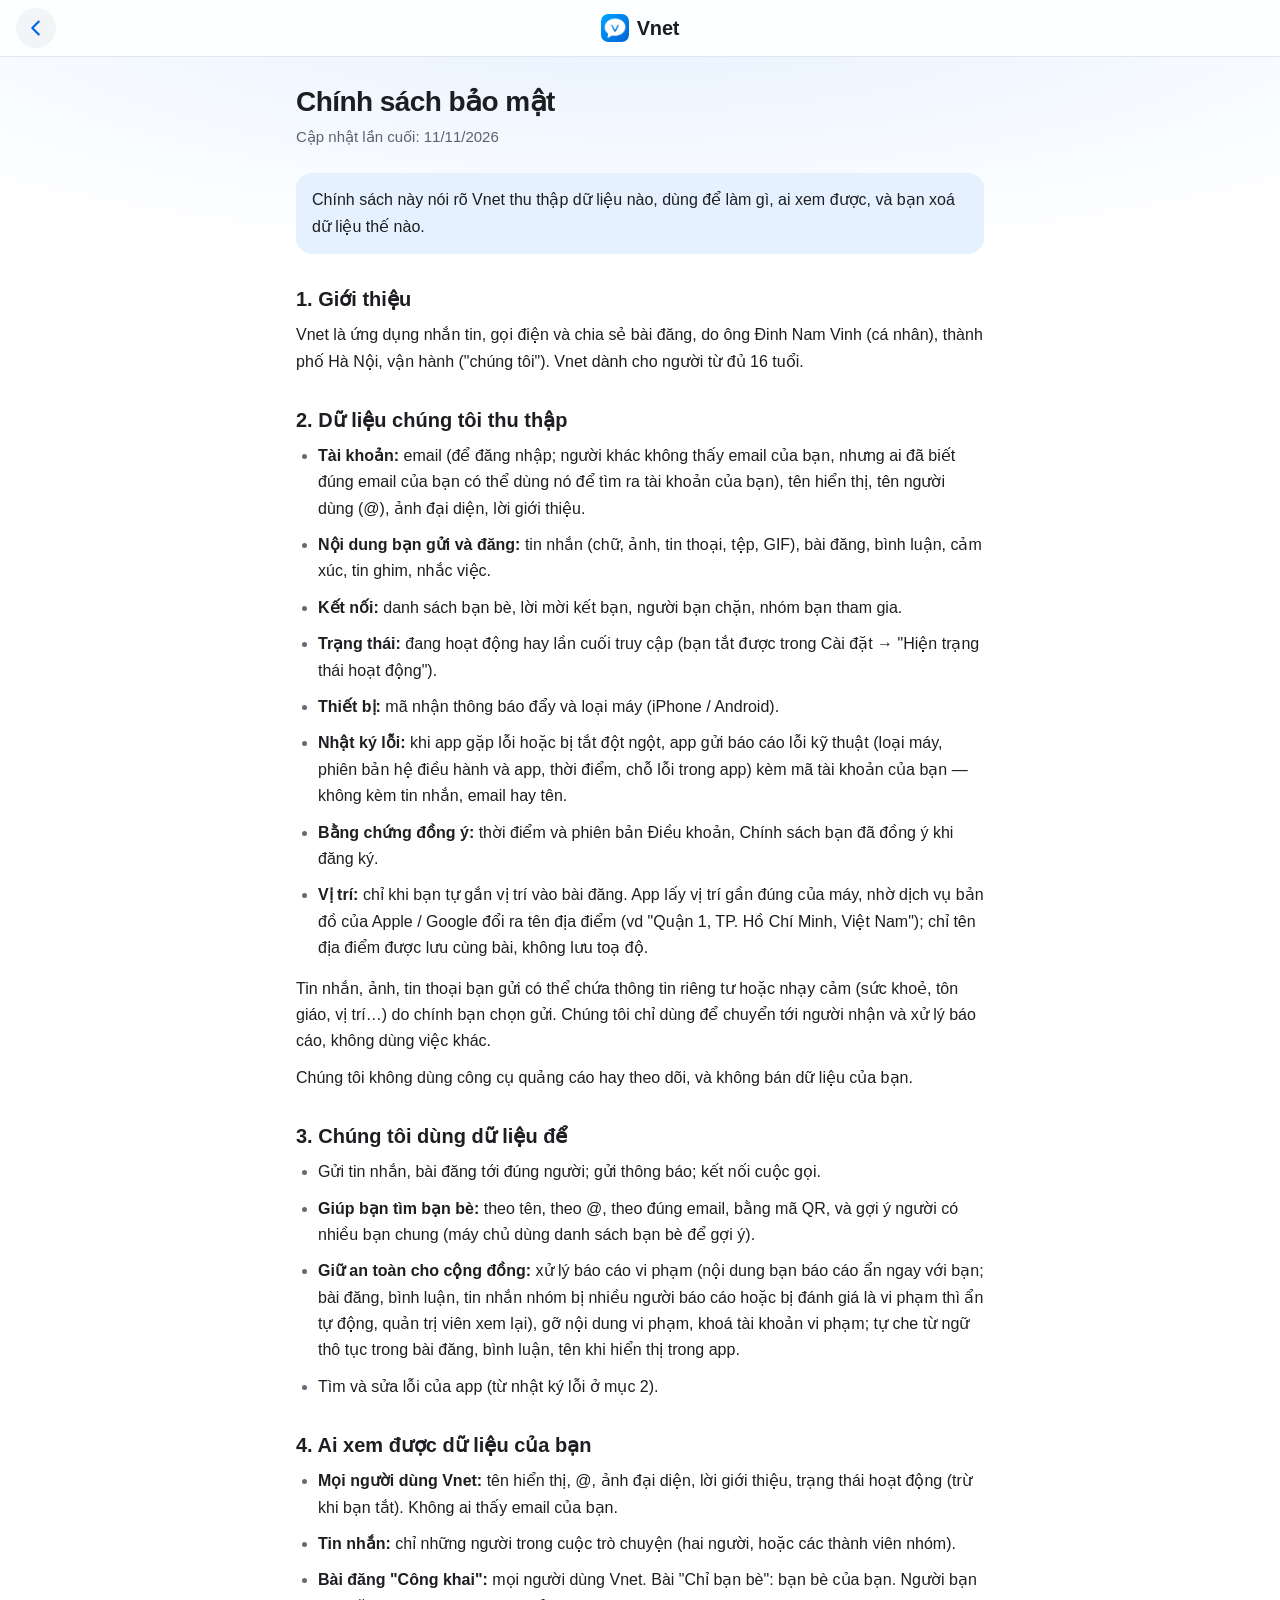
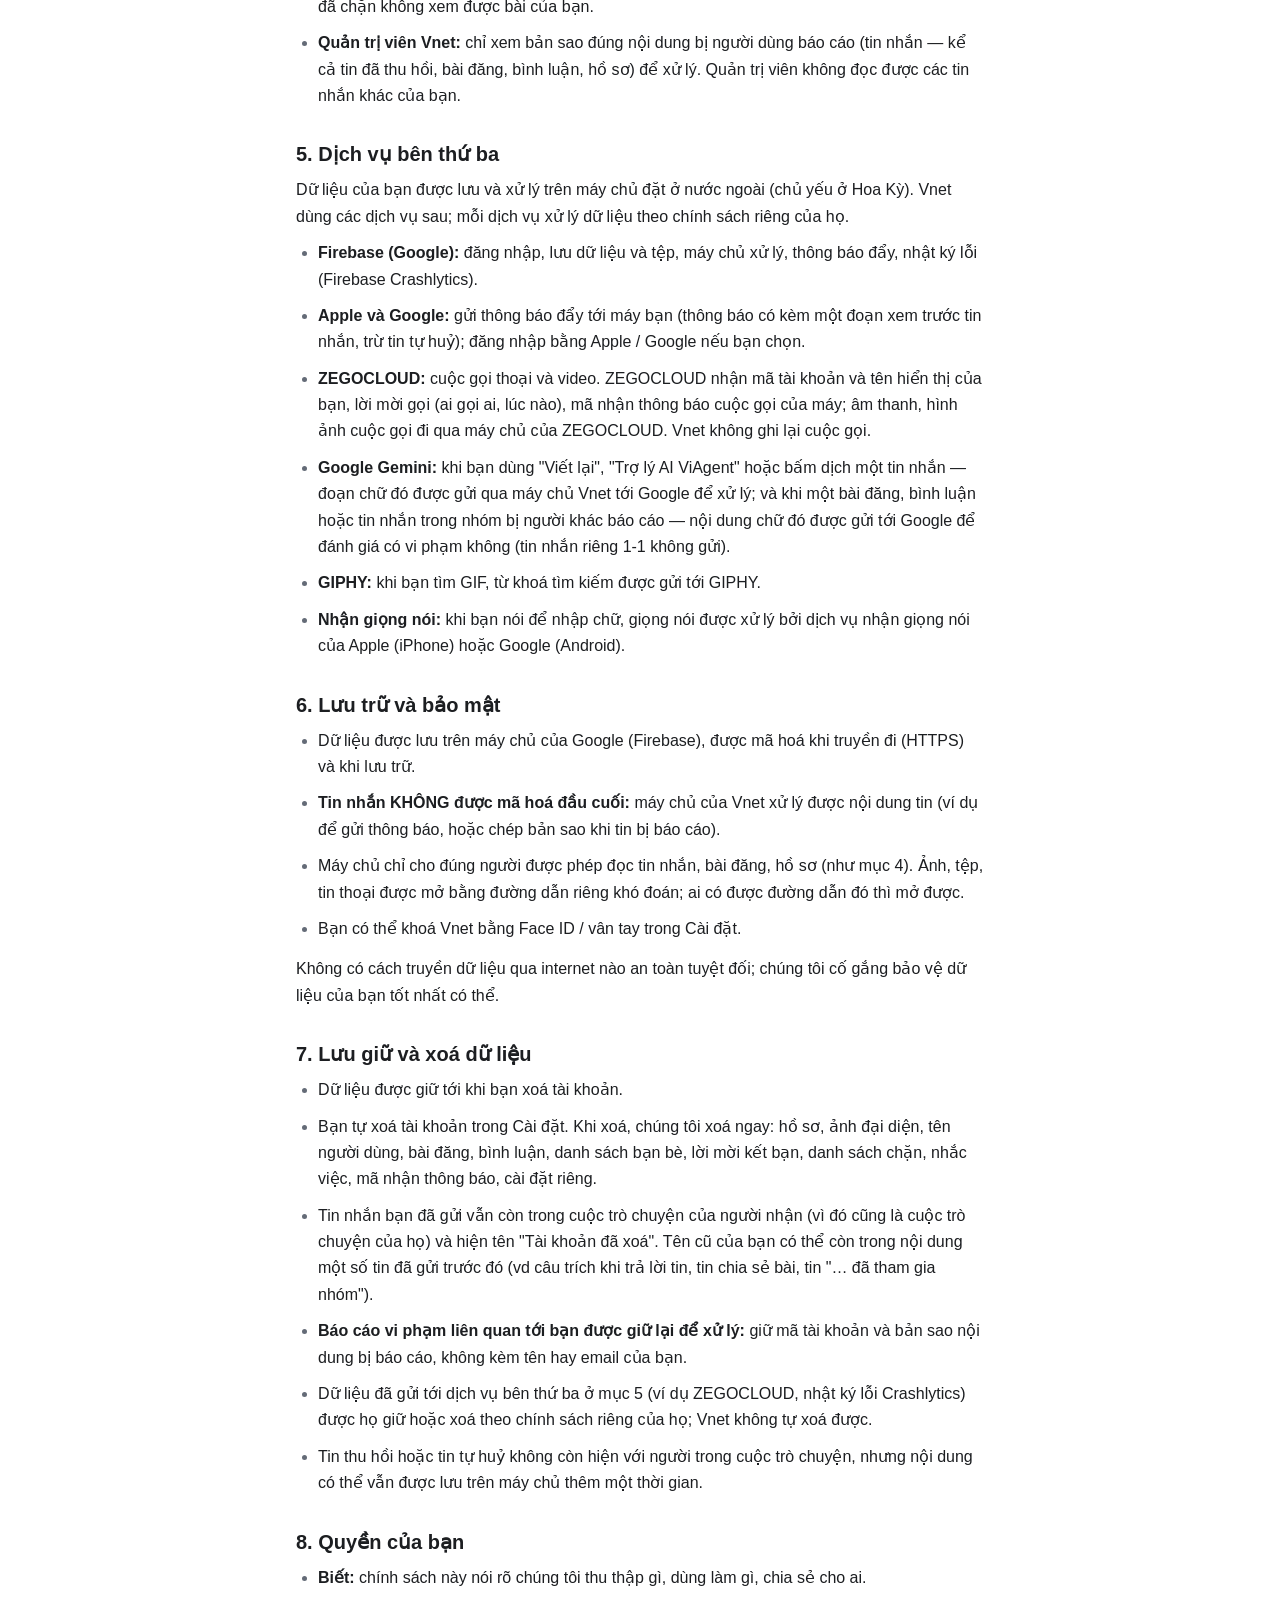
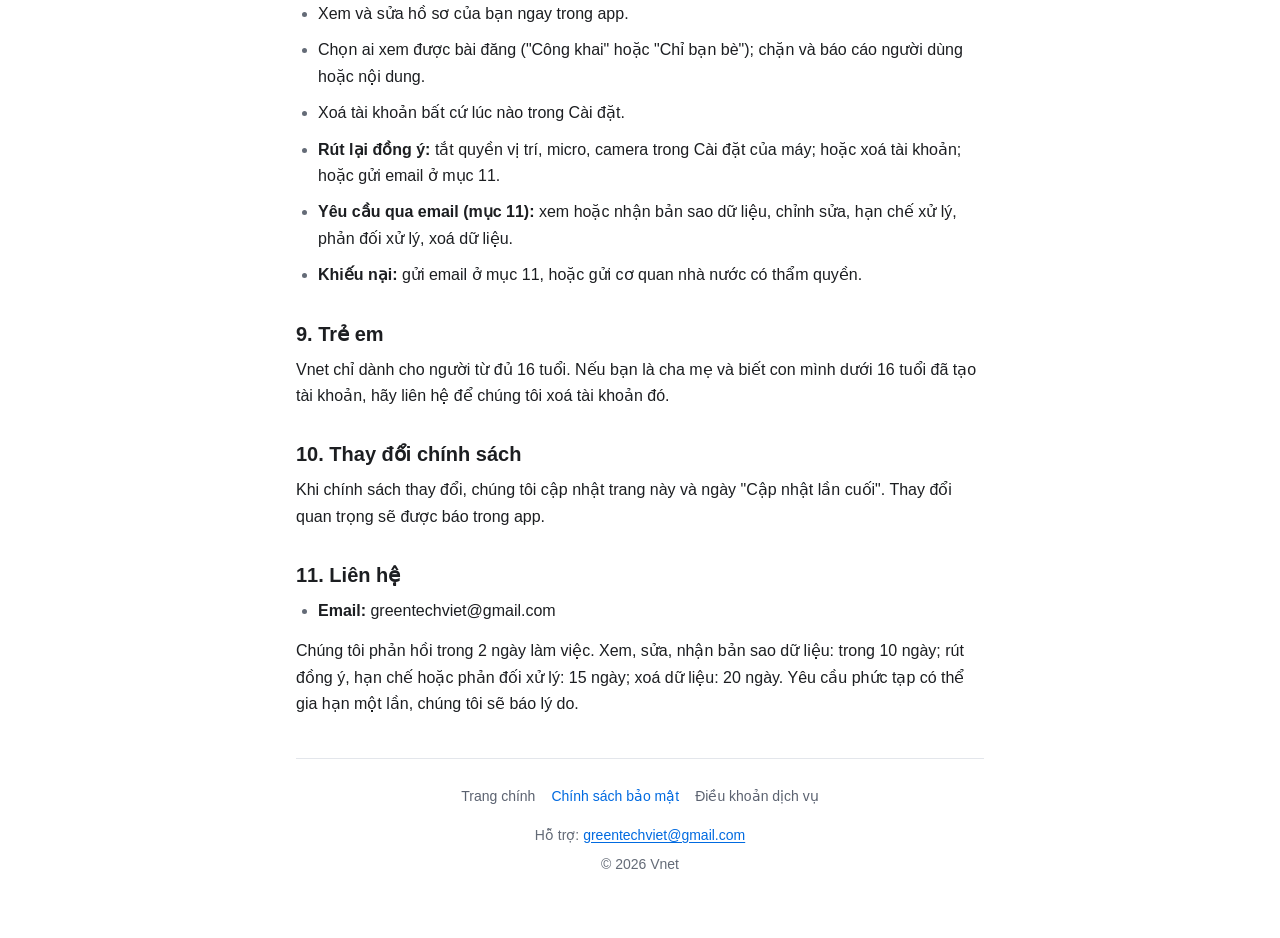
==== commit 8fd0f05e: "Cập nhật trang web ViNet từ GreenMessageApp 14258cd Co-Authored-By: Claude Opus 5.5 <noreply@anthrop" ====
--- a/privacy-policy.html
+++ b/privacy-policy.html
@@ -20,7 +20,7 @@
     <main class="container">
             <div class="header">
                 <h1>Chính sách bảo mật</h1>
-                <p class="date">Cập nhật lần cuối: 20/10/2026</p>
+                <p class="date">Cập nhật lần cuối: 11/11/2026</p>
             </div>
 
             <!-- Nội dung GIỮ GIỐNG lib/content/privacy_policy_content.dart (trang trong app) -->
@@ -29,7 +29,7 @@
             </div>
 
             <h2>1. Giới thiệu</h2>
-            <p>Vnet ("chúng tôi") là ứng dụng nhắn tin, gọi điện và chia sẻ bài đăng. Khi dùng Vnet, bạn đồng ý với cách xử lý dữ liệu trong chính sách này.</p>
+            <p>Vnet là ứng dụng nhắn tin, gọi điện và chia sẻ bài đăng, do ông Đinh Nam Vinh (cá nhân), thành phố Hà Nội, vận hành ("chúng tôi"). Vnet dành cho người từ đủ 16 tuổi.</p>
 
             <h2>2. Dữ liệu chúng tôi thu thập</h2>
             <ul>
@@ -39,8 +39,10 @@
                 <li><strong>Trạng thái:</strong> đang hoạt động hay lần cuối truy cập (bạn tắt được trong Cài đặt → "Hiện trạng thái hoạt động").</li>
                 <li><strong>Thiết bị:</strong> mã nhận thông báo đẩy và loại máy (iPhone / Android).</li>
                 <li><strong>Nhật ký lỗi:</strong> khi app gặp lỗi hoặc bị tắt đột ngột, app gửi báo cáo lỗi kỹ thuật (loại máy, phiên bản hệ điều hành và app, thời điểm, chỗ lỗi trong app) kèm mã tài khoản của bạn — không kèm tin nhắn, email hay tên.</li>
+                <li><strong>Bằng chứng đồng ý:</strong> thời điểm và phiên bản Điều khoản, Chính sách bạn đã đồng ý khi đăng ký.</li>
                 <li><strong>Vị trí:</strong> chỉ khi bạn tự gắn vị trí vào bài đăng. App lấy vị trí gần đúng của máy, nhờ dịch vụ bản đồ của Apple / Google đổi ra tên địa điểm (vd "Quận 1, TP. Hồ Chí Minh, Việt Nam"); chỉ tên địa điểm được lưu cùng bài, không lưu toạ độ.</li>
             </ul>
+            <p>Tin nhắn, ảnh, tin thoại bạn gửi có thể chứa thông tin riêng tư hoặc nhạy cảm (sức khoẻ, tôn giáo, vị trí…) do chính bạn chọn gửi. Chúng tôi chỉ dùng để chuyển tới người nhận và xử lý báo cáo, không dùng việc khác.</p>
             <p>Chúng tôi không dùng công cụ quảng cáo hay theo dõi, và không bán dữ liệu của bạn.</p>
 
             <h2>3. Chúng tôi dùng dữ liệu để</h2>
@@ -60,12 +62,12 @@
             </ul>
 
             <h2>5. Dịch vụ bên thứ ba</h2>
-            <p>Vnet dùng các dịch vụ sau. Mỗi dịch vụ xử lý dữ liệu theo chính sách riêng của họ.</p>
+            <p>Dữ liệu của bạn được lưu và xử lý trên máy chủ đặt ở nước ngoài (chủ yếu ở Hoa Kỳ). Vnet dùng các dịch vụ sau; mỗi dịch vụ xử lý dữ liệu theo chính sách riêng của họ.</p>
             <ul>
                 <li><strong>Firebase (Google):</strong> đăng nhập, lưu dữ liệu và tệp, máy chủ xử lý, thông báo đẩy, nhật ký lỗi (Firebase Crashlytics).</li>
                 <li><strong>Apple và Google:</strong> gửi thông báo đẩy tới máy bạn (thông báo có kèm một đoạn xem trước tin nhắn, trừ tin tự huỷ); đăng nhập bằng Apple / Google nếu bạn chọn.</li>
                 <li><strong>ZEGOCLOUD:</strong> cuộc gọi thoại và video. ZEGOCLOUD nhận mã tài khoản và tên hiển thị của bạn, lời mời gọi (ai gọi ai, lúc nào), mã nhận thông báo cuộc gọi của máy; âm thanh, hình ảnh cuộc gọi đi qua máy chủ của ZEGOCLOUD. Vnet không ghi lại cuộc gọi.</li>
-                <li><strong>Google Gemini:</strong> khi bạn dùng "Viết lại", "Chat với ViAgent" hoặc bấm dịch một tin nhắn — đoạn chữ đó được gửi qua máy chủ Vnet tới Google để xử lý; và khi một bài đăng, bình luận hoặc tin nhắn trong nhóm bị người khác báo cáo — nội dung chữ đó được gửi tới Google để đánh giá có vi phạm không (tin nhắn riêng 1-1 không gửi).</li>
+                <li><strong>Google Gemini:</strong> khi bạn dùng "Viết lại", "Trợ lý AI ViAgent" hoặc bấm dịch một tin nhắn — đoạn chữ đó được gửi qua máy chủ Vnet tới Google để xử lý; và khi một bài đăng, bình luận hoặc tin nhắn trong nhóm bị người khác báo cáo — nội dung chữ đó được gửi tới Google để đánh giá có vi phạm không (tin nhắn riêng 1-1 không gửi).</li>
                 <li><strong>GIPHY:</strong> khi bạn tìm GIF, từ khoá tìm kiếm được gửi tới GIPHY.</li>
                 <li><strong>Nhận giọng nói:</strong> khi bạn nói để nhập chữ, giọng nói được xử lý bởi dịch vụ nhận giọng nói của Apple (iPhone) hoặc Google (Android).</li>
             </ul>
@@ -85,20 +87,23 @@
                 <li>Bạn tự xoá tài khoản trong Cài đặt. Khi xoá, chúng tôi xoá ngay: hồ sơ, ảnh đại diện, tên người dùng, bài đăng, bình luận, danh sách bạn bè, lời mời kết bạn, danh sách chặn, nhắc việc, mã nhận thông báo, cài đặt riêng.</li>
                 <li>Tin nhắn bạn đã gửi vẫn còn trong cuộc trò chuyện của người nhận (vì đó cũng là cuộc trò chuyện của họ) và hiện tên "Tài khoản đã xoá". Tên cũ của bạn có thể còn trong nội dung một số tin đã gửi trước đó (vd câu trích khi trả lời tin, tin chia sẻ bài, tin "… đã tham gia nhóm").</li>
                 <li><strong>Báo cáo vi phạm liên quan tới bạn được giữ lại để xử lý:</strong> giữ mã tài khoản và bản sao nội dung bị báo cáo, không kèm tên hay email của bạn.</li>
+                <li>Dữ liệu đã gửi tới dịch vụ bên thứ ba ở mục 5 (ví dụ ZEGOCLOUD, nhật ký lỗi Crashlytics) được họ giữ hoặc xoá theo chính sách riêng của họ; Vnet không tự xoá được.</li>
                 <li>Tin thu hồi hoặc tin tự huỷ không còn hiện với người trong cuộc trò chuyện, nhưng nội dung có thể vẫn được lưu trên máy chủ thêm một thời gian.</li>
             </ul>
 
             <h2>8. Quyền của bạn</h2>
             <ul>
+                <li><strong>Biết:</strong> chính sách này nói rõ chúng tôi thu thập gì, dùng làm gì, chia sẻ cho ai.</li>
                 <li>Xem và sửa hồ sơ của bạn ngay trong app.</li>
-                <li>Chọn ai xem được bài đăng ("Công khai" hoặc "Chỉ bạn bè").</li>
-                <li>Chặn và báo cáo người dùng hoặc nội dung.</li>
+                <li>Chọn ai xem được bài đăng ("Công khai" hoặc "Chỉ bạn bè"); chặn và báo cáo người dùng hoặc nội dung.</li>
                 <li>Xoá tài khoản bất cứ lúc nào trong Cài đặt.</li>
-                <li>Liên hệ chúng tôi để hỏi về dữ liệu của bạn.</li>
+                <li><strong>Rút lại đồng ý:</strong> tắt quyền vị trí, micro, camera trong Cài đặt của máy; hoặc xoá tài khoản; hoặc gửi email ở mục 11.</li>
+                <li><strong>Yêu cầu qua email (mục 11):</strong> xem hoặc nhận bản sao dữ liệu, chỉnh sửa, hạn chế xử lý, phản đối xử lý, xoá dữ liệu.</li>
+                <li><strong>Khiếu nại:</strong> gửi email ở mục 11, hoặc gửi cơ quan nhà nước có thẩm quyền.</li>
             </ul>
 
             <h2>9. Trẻ em</h2>
-            <p>Vnet không dành cho người dưới 13 tuổi. Nếu bạn là cha mẹ và biết con mình dưới 13 tuổi đã tạo tài khoản, hãy liên hệ để chúng tôi xoá tài khoản đó.</p>
+            <p>Vnet chỉ dành cho người từ đủ 16 tuổi. Nếu bạn là cha mẹ và biết con mình dưới 16 tuổi đã tạo tài khoản, hãy liên hệ để chúng tôi xoá tài khoản đó.</p>
 
             <h2>10. Thay đổi chính sách</h2>
             <p>Khi chính sách thay đổi, chúng tôi cập nhật trang này và ngày "Cập nhật lần cuối". Thay đổi quan trọng sẽ được báo trong app.</p>
@@ -107,7 +112,7 @@
             <ul>
                 <li><strong>Email:</strong> greentechviet@gmail.com</li>
             </ul>
-            <p>Chúng tôi trả lời trong vòng 30 ngày.</p>
+            <p>Chúng tôi phản hồi trong 2 ngày làm việc. Xem, sửa, nhận bản sao dữ liệu: trong 10 ngày; rút đồng ý, hạn chế hoặc phản đối xử lý: 15 ngày; xoá dữ liệu: 20 ngày. Yêu cầu phức tạp có thể gia hạn một lần, chúng tôi sẽ báo lý do.</p>
 
             <div class="footer">
                 <nav aria-label="Liên kết"><a href="index.html">Trang chính</a><a href="privacy-policy.html" aria-current="page">Chính sách bảo mật</a><a href="terms-of-service.html">Điều khoản dịch vụ</a></nav>
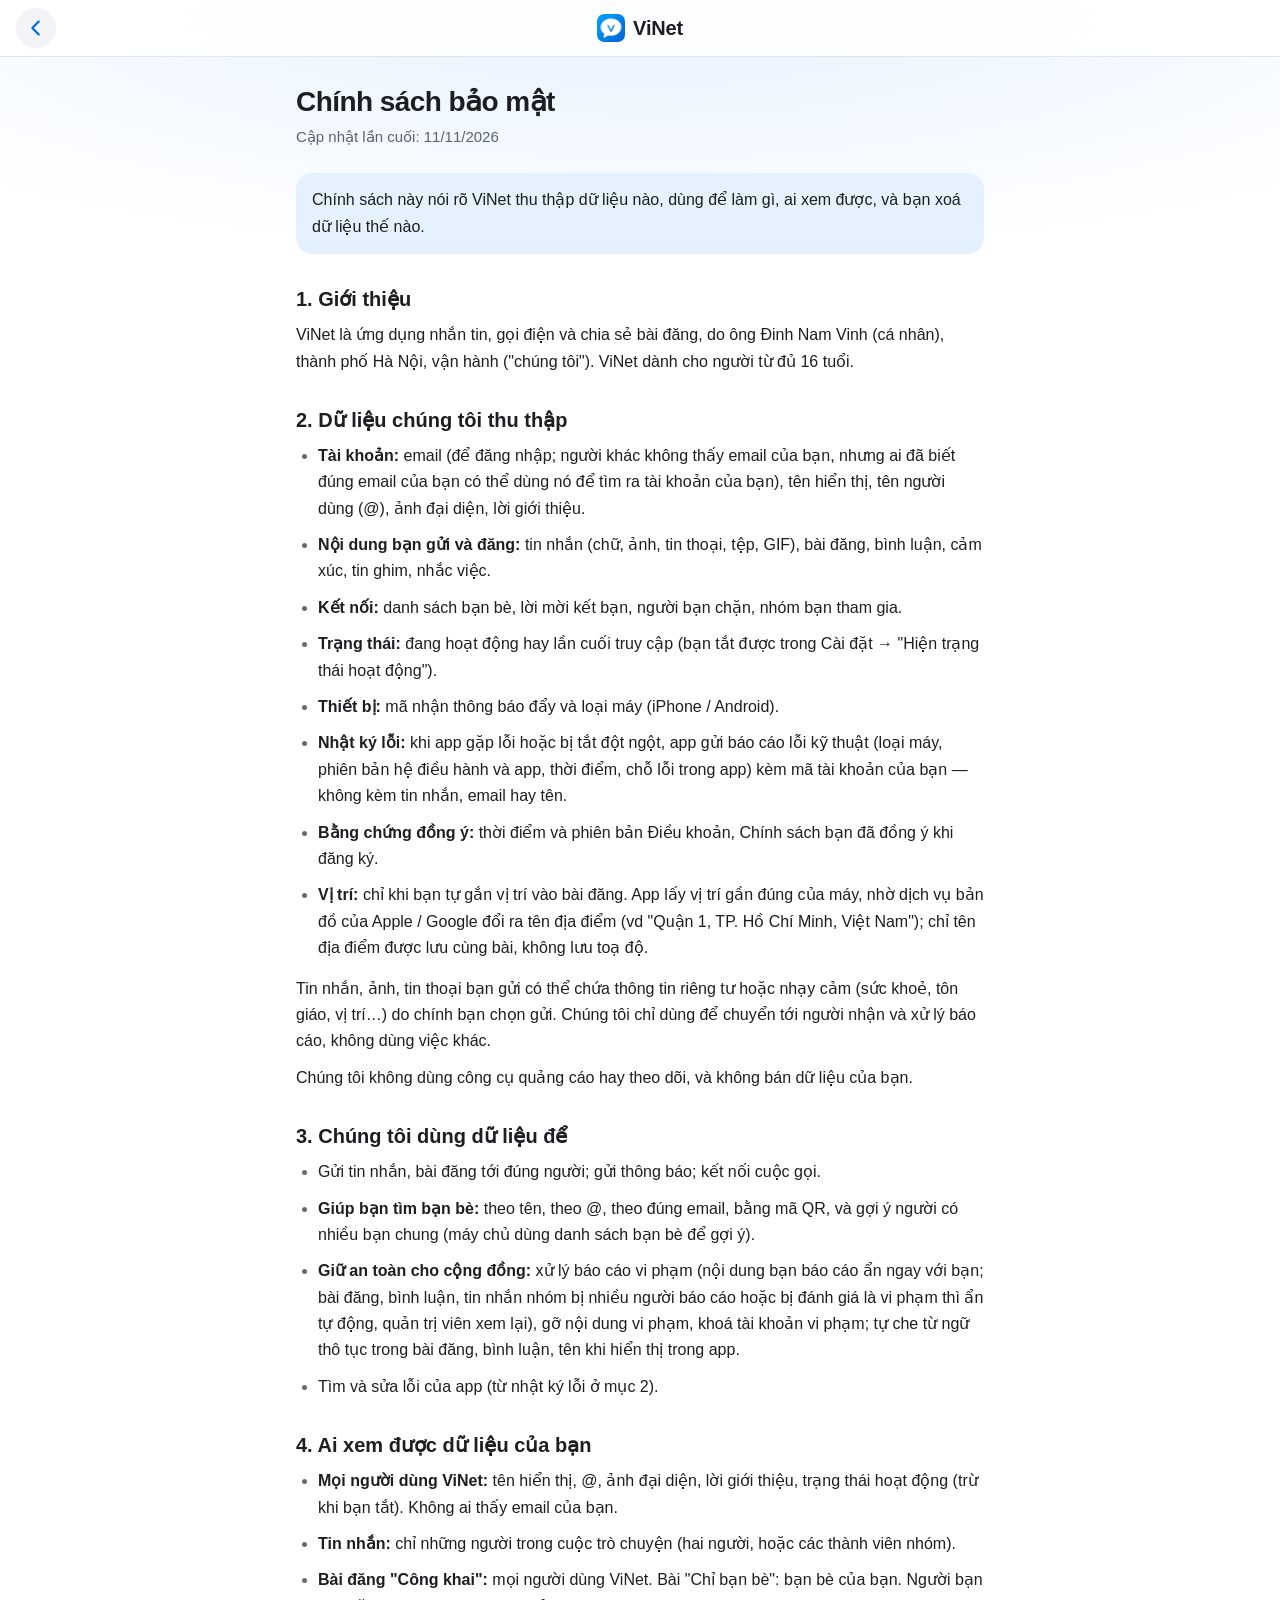
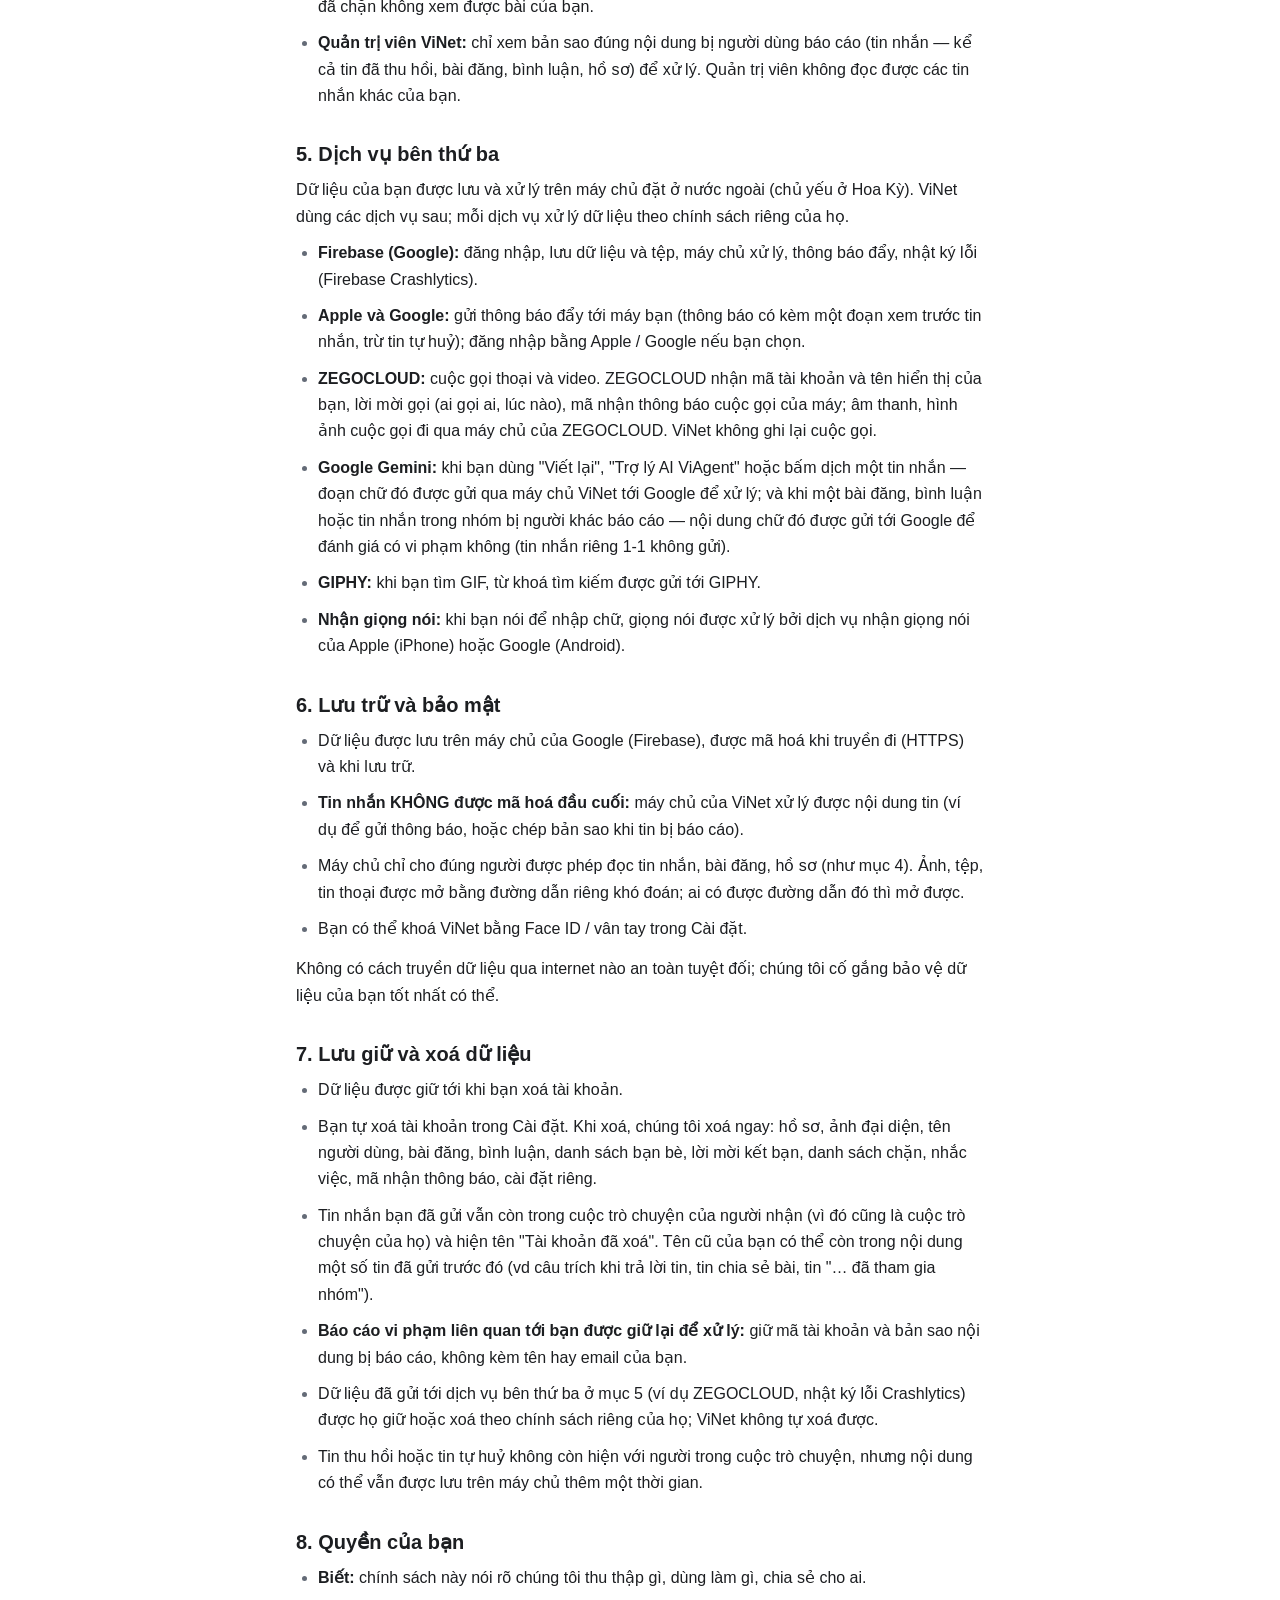
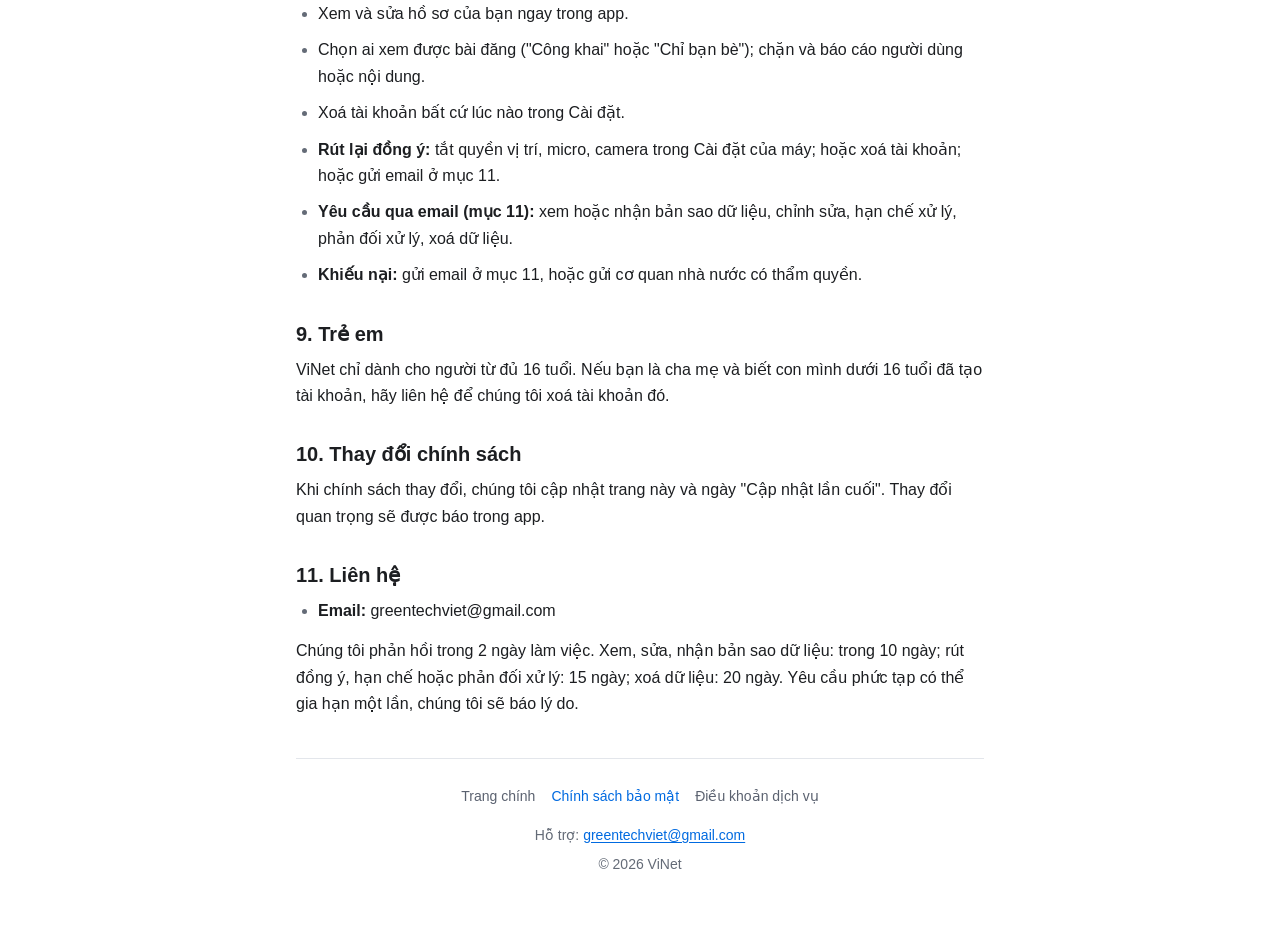
==== commit 94429493: "Cập nhật trang web ViNet từ GreenMessageApp 8c84495 Co-Authored-By: Claude Opus 5.5 <noreply@anthrop" ====
--- a/privacy-policy.html
+++ b/privacy-policy.html
@@ -3,7 +3,7 @@
 <head>
     <meta charset="UTF-8">
     <meta name="viewport" content="width=device-width, initial-scale=1.0">
-    <title>Chính sách bảo mật — Vnet</title>
+    <title>Chính sách bảo mật — ViNet</title>
     <meta name="color-scheme" content="light dark">
     <meta name="theme-color" content="#FFFFFF" media="(prefers-color-scheme: light)">
     <meta name="theme-color" content="#0F1115" media="(prefers-color-scheme: dark)">
@@ -14,7 +14,7 @@
 <body>
     <header class="topbar">
         <a class="topbar-back" href="index.html" aria-label="Về trang chính"><svg viewBox="0 0 24 24" aria-hidden="true"><path d="M15 5l-7 7 7 7" fill="none" stroke="currentColor" stroke-width="2.4" stroke-linecap="round" stroke-linejoin="round"/></svg></a>
-        <a class="topbar-title" href="index.html"><img src="images/logo-vinet.png" alt="" width="28" height="28">Vnet</a>
+        <a class="topbar-title" href="index.html"><img src="images/logo-vinet.png" alt="" width="28" height="28">ViNet</a>
         <span></span>
     </header>
     <main class="container">
@@ -25,11 +25,11 @@
 
             <!-- Nội dung GIỮ GIỐNG lib/content/privacy_policy_content.dart (trang trong app) -->
             <div class="highlight">
-                Chính sách này nói rõ Vnet thu thập dữ liệu nào, dùng để làm gì, ai xem được, và bạn xoá dữ liệu thế nào.
+                Chính sách này nói rõ ViNet thu thập dữ liệu nào, dùng để làm gì, ai xem được, và bạn xoá dữ liệu thế nào.
             </div>
 
             <h2>1. Giới thiệu</h2>
-            <p>Vnet là ứng dụng nhắn tin, gọi điện và chia sẻ bài đăng, do ông Đinh Nam Vinh (cá nhân), thành phố Hà Nội, vận hành ("chúng tôi"). Vnet dành cho người từ đủ 16 tuổi.</p>
+            <p>ViNet là ứng dụng nhắn tin, gọi điện và chia sẻ bài đăng, do ông Đinh Nam Vinh (cá nhân), thành phố Hà Nội, vận hành ("chúng tôi"). ViNet dành cho người từ đủ 16 tuổi.</p>
 
             <h2>2. Dữ liệu chúng tôi thu thập</h2>
             <ul>
@@ -55,19 +55,19 @@
 
             <h2>4. Ai xem được dữ liệu của bạn</h2>
             <ul>
-                <li><strong>Mọi người dùng Vnet:</strong> tên hiển thị, @, ảnh đại diện, lời giới thiệu, trạng thái hoạt động (trừ khi bạn tắt). Không ai thấy email của bạn.</li>
+                <li><strong>Mọi người dùng ViNet:</strong> tên hiển thị, @, ảnh đại diện, lời giới thiệu, trạng thái hoạt động (trừ khi bạn tắt). Không ai thấy email của bạn.</li>
                 <li><strong>Tin nhắn:</strong> chỉ những người trong cuộc trò chuyện (hai người, hoặc các thành viên nhóm).</li>
-                <li><strong>Bài đăng "Công khai":</strong> mọi người dùng Vnet. Bài "Chỉ bạn bè": bạn bè của bạn. Người bạn đã chặn không xem được bài của bạn.</li>
-                <li><strong>Quản trị viên Vnet:</strong> chỉ xem bản sao đúng nội dung bị người dùng báo cáo (tin nhắn — kể cả tin đã thu hồi, bài đăng, bình luận, hồ sơ) để xử lý. Quản trị viên không đọc được các tin nhắn khác của bạn.</li>
+                <li><strong>Bài đăng "Công khai":</strong> mọi người dùng ViNet. Bài "Chỉ bạn bè": bạn bè của bạn. Người bạn đã chặn không xem được bài của bạn.</li>
+                <li><strong>Quản trị viên ViNet:</strong> chỉ xem bản sao đúng nội dung bị người dùng báo cáo (tin nhắn — kể cả tin đã thu hồi, bài đăng, bình luận, hồ sơ) để xử lý. Quản trị viên không đọc được các tin nhắn khác của bạn.</li>
             </ul>
 
             <h2>5. Dịch vụ bên thứ ba</h2>
-            <p>Dữ liệu của bạn được lưu và xử lý trên máy chủ đặt ở nước ngoài (chủ yếu ở Hoa Kỳ). Vnet dùng các dịch vụ sau; mỗi dịch vụ xử lý dữ liệu theo chính sách riêng của họ.</p>
+            <p>Dữ liệu của bạn được lưu và xử lý trên máy chủ đặt ở nước ngoài (chủ yếu ở Hoa Kỳ). ViNet dùng các dịch vụ sau; mỗi dịch vụ xử lý dữ liệu theo chính sách riêng của họ.</p>
             <ul>
                 <li><strong>Firebase (Google):</strong> đăng nhập, lưu dữ liệu và tệp, máy chủ xử lý, thông báo đẩy, nhật ký lỗi (Firebase Crashlytics).</li>
                 <li><strong>Apple và Google:</strong> gửi thông báo đẩy tới máy bạn (thông báo có kèm một đoạn xem trước tin nhắn, trừ tin tự huỷ); đăng nhập bằng Apple / Google nếu bạn chọn.</li>
-                <li><strong>ZEGOCLOUD:</strong> cuộc gọi thoại và video. ZEGOCLOUD nhận mã tài khoản và tên hiển thị của bạn, lời mời gọi (ai gọi ai, lúc nào), mã nhận thông báo cuộc gọi của máy; âm thanh, hình ảnh cuộc gọi đi qua máy chủ của ZEGOCLOUD. Vnet không ghi lại cuộc gọi.</li>
-                <li><strong>Google Gemini:</strong> khi bạn dùng "Viết lại", "Trợ lý AI ViAgent" hoặc bấm dịch một tin nhắn — đoạn chữ đó được gửi qua máy chủ Vnet tới Google để xử lý; và khi một bài đăng, bình luận hoặc tin nhắn trong nhóm bị người khác báo cáo — nội dung chữ đó được gửi tới Google để đánh giá có vi phạm không (tin nhắn riêng 1-1 không gửi).</li>
+                <li><strong>ZEGOCLOUD:</strong> cuộc gọi thoại và video. ZEGOCLOUD nhận mã tài khoản và tên hiển thị của bạn, lời mời gọi (ai gọi ai, lúc nào), mã nhận thông báo cuộc gọi của máy; âm thanh, hình ảnh cuộc gọi đi qua máy chủ của ZEGOCLOUD. ViNet không ghi lại cuộc gọi.</li>
+                <li><strong>Google Gemini:</strong> khi bạn dùng "Viết lại", "Trợ lý AI ViAgent" hoặc bấm dịch một tin nhắn — đoạn chữ đó được gửi qua máy chủ ViNet tới Google để xử lý; và khi một bài đăng, bình luận hoặc tin nhắn trong nhóm bị người khác báo cáo — nội dung chữ đó được gửi tới Google để đánh giá có vi phạm không (tin nhắn riêng 1-1 không gửi).</li>
                 <li><strong>GIPHY:</strong> khi bạn tìm GIF, từ khoá tìm kiếm được gửi tới GIPHY.</li>
                 <li><strong>Nhận giọng nói:</strong> khi bạn nói để nhập chữ, giọng nói được xử lý bởi dịch vụ nhận giọng nói của Apple (iPhone) hoặc Google (Android).</li>
             </ul>
@@ -75,9 +75,9 @@
             <h2>6. Lưu trữ và bảo mật</h2>
             <ul>
                 <li>Dữ liệu được lưu trên máy chủ của Google (Firebase), được mã hoá khi truyền đi (HTTPS) và khi lưu trữ.</li>
-                <li><strong>Tin nhắn KHÔNG được mã hoá đầu cuối:</strong> máy chủ của Vnet xử lý được nội dung tin (ví dụ để gửi thông báo, hoặc chép bản sao khi tin bị báo cáo).</li>
+                <li><strong>Tin nhắn KHÔNG được mã hoá đầu cuối:</strong> máy chủ của ViNet xử lý được nội dung tin (ví dụ để gửi thông báo, hoặc chép bản sao khi tin bị báo cáo).</li>
                 <li>Máy chủ chỉ cho đúng người được phép đọc tin nhắn, bài đăng, hồ sơ (như mục 4). Ảnh, tệp, tin thoại được mở bằng đường dẫn riêng khó đoán; ai có được đường dẫn đó thì mở được.</li>
-                <li>Bạn có thể khoá Vnet bằng Face ID / vân tay trong Cài đặt.</li>
+                <li>Bạn có thể khoá ViNet bằng Face ID / vân tay trong Cài đặt.</li>
             </ul>
             <p>Không có cách truyền dữ liệu qua internet nào an toàn tuyệt đối; chúng tôi cố gắng bảo vệ dữ liệu của bạn tốt nhất có thể.</p>
 
@@ -87,7 +87,7 @@
                 <li>Bạn tự xoá tài khoản trong Cài đặt. Khi xoá, chúng tôi xoá ngay: hồ sơ, ảnh đại diện, tên người dùng, bài đăng, bình luận, danh sách bạn bè, lời mời kết bạn, danh sách chặn, nhắc việc, mã nhận thông báo, cài đặt riêng.</li>
                 <li>Tin nhắn bạn đã gửi vẫn còn trong cuộc trò chuyện của người nhận (vì đó cũng là cuộc trò chuyện của họ) và hiện tên "Tài khoản đã xoá". Tên cũ của bạn có thể còn trong nội dung một số tin đã gửi trước đó (vd câu trích khi trả lời tin, tin chia sẻ bài, tin "… đã tham gia nhóm").</li>
                 <li><strong>Báo cáo vi phạm liên quan tới bạn được giữ lại để xử lý:</strong> giữ mã tài khoản và bản sao nội dung bị báo cáo, không kèm tên hay email của bạn.</li>
-                <li>Dữ liệu đã gửi tới dịch vụ bên thứ ba ở mục 5 (ví dụ ZEGOCLOUD, nhật ký lỗi Crashlytics) được họ giữ hoặc xoá theo chính sách riêng của họ; Vnet không tự xoá được.</li>
+                <li>Dữ liệu đã gửi tới dịch vụ bên thứ ba ở mục 5 (ví dụ ZEGOCLOUD, nhật ký lỗi Crashlytics) được họ giữ hoặc xoá theo chính sách riêng của họ; ViNet không tự xoá được.</li>
                 <li>Tin thu hồi hoặc tin tự huỷ không còn hiện với người trong cuộc trò chuyện, nhưng nội dung có thể vẫn được lưu trên máy chủ thêm một thời gian.</li>
             </ul>
 
@@ -103,7 +103,7 @@
             </ul>
 
             <h2>9. Trẻ em</h2>
-            <p>Vnet chỉ dành cho người từ đủ 16 tuổi. Nếu bạn là cha mẹ và biết con mình dưới 16 tuổi đã tạo tài khoản, hãy liên hệ để chúng tôi xoá tài khoản đó.</p>
+            <p>ViNet chỉ dành cho người từ đủ 16 tuổi. Nếu bạn là cha mẹ và biết con mình dưới 16 tuổi đã tạo tài khoản, hãy liên hệ để chúng tôi xoá tài khoản đó.</p>
 
             <h2>10. Thay đổi chính sách</h2>
             <p>Khi chính sách thay đổi, chúng tôi cập nhật trang này và ngày "Cập nhật lần cuối". Thay đổi quan trọng sẽ được báo trong app.</p>
@@ -117,7 +117,7 @@
             <div class="footer">
                 <nav aria-label="Liên kết"><a href="index.html">Trang chính</a><a href="privacy-policy.html" aria-current="page">Chính sách bảo mật</a><a href="terms-of-service.html">Điều khoản dịch vụ</a></nav>
                 <p>Hỗ trợ: <a href="mailto:greentechviet@gmail.com">greentechviet@gmail.com</a></p>
-                <p>© 2026 Vnet</p>
+                <p>© 2026 ViNet</p>
             </div>
     </main>
 </body>
